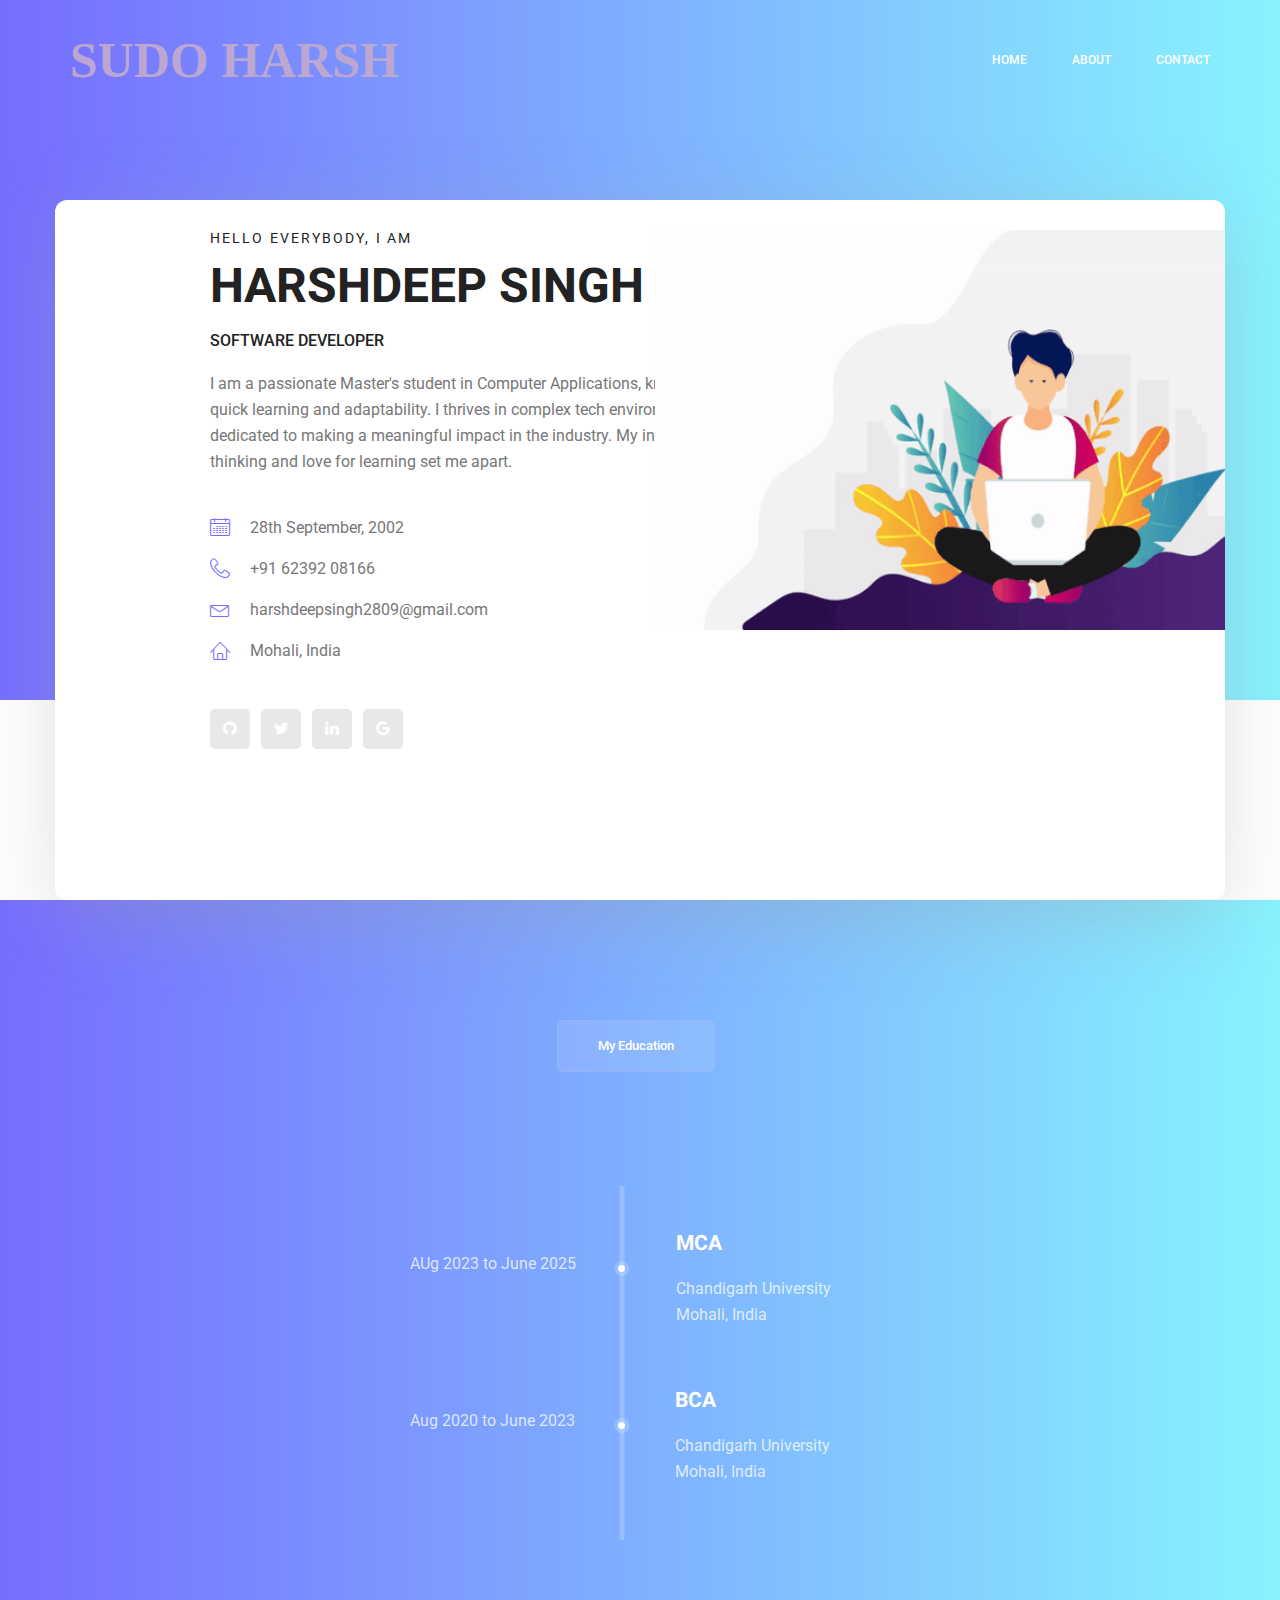
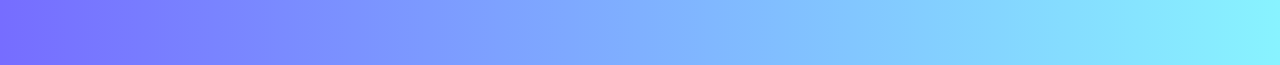
==== index.html @ e20d37ba "uploaded all the required files" ====
<!doctype html>
<html lang="en">

<head>
	<!-- Required meta tags -->
	<meta charset="utf-8">
	<meta name="viewport" content="width=device-width, initial-scale=1, shrink-to-fit=no">
	<link rel="icon" href="img/favicon.png" type="image/png">
	<title>Harsh's Portfolio</title>
	<!-- Bootstrap CSS -->
	<link rel="stylesheet" href="css/bootstrap.css">
	<link rel="stylesheet" href="vendors/linericon/style.css">
	<link rel="stylesheet" href="css/font-awesome.min.css">
	<link rel="stylesheet" href="vendors/owl-carousel/owl.carousel.min.css">
	<link rel="stylesheet" href="vendors/lightbox/simpleLightbox.css">
	<link rel="stylesheet" href="vendors/nice-select/css/nice-select.css">
	<link rel="stylesheet" href="vendors/animate-css/animate.css">
	<link rel="stylesheet" href="vendors/popup/magnific-popup.css">
	<link rel="stylesheet" href="vendors/flaticon/flaticon.css">
	<!-- main css -->
	<link rel="stylesheet" href="css/style.css">
	<link rel="stylesheet" href="css/responsive.css">
</head>

<body>

	<!--================Header Menu Area =================-->
	<header class="header_area">
		<div class="main_menu">
			<nav class="navbar navbar-expand-lg navbar-light ">

				<div class="container box_1620">
					<!-- Brand and toggle get grouped for better mobile display -->
					<a class="navbar-brand brand-name" href="#">SUDO HARSH</a>

					<button class="navbar-toggler" type="button" data-toggle="collapse"
						data-target="#navbarSupportedContent" aria-controls="navbarSupportedContent"
						aria-expanded="false" aria-label="Toggle navigation">
						<span class="icon-bar"></span>
						<span class="icon-bar"></span>
						<span class="icon-bar"></span>
					</button>
					<!-- Collect the nav links, forms, and other content for toggling -->
					<div class="collapse navbar-collapse offset" id="navbarSupportedContent">
						<ul class="nav navbar-nav menu_nav ml-auto">
							<li class="nav-item active"><a class="nav-link" href="index.html">Home</a></li>
							<li class="nav-item"><a class="nav-link" href="about-us.html">About</a></li>
							<li class="nav-item"><a class="nav-link" href="contact.html">Contact</a></li>

						</ul>
					</div>
				</div>
			</nav>
		</div>
	</header>
	<!--================Header Menu Area =================-->

	<!--================Home Banner Area =================-->
	<section class="home_banner_area">
		<div class="container box_1620">
			<div class="banner_inner d-flex align-items-center">
				<div class="banner_content">
					<div class="media">
						<div class="d-flex">
							<div class="col-lg-6 col-md-6 first-image">
								<img class="boyimage" src="img/20200630_162659.gif" alt="">
							</div>
						</div>
						<div class="media-body">
							<div class="personal_text">
								<h6>Hello Everybody, i am</h6>
								<h3>Harshdeep Singh</h3>
								<h4>Software Developer</h4>
								<p>I am a passionate Master's student in Computer Applications, known for my quick
									learning and
									adaptability. I thrives in complex tech environments and dedicated to making a
									meaningful impact in the
									industry. My innovative thinking and love for learning set me apart.</p>
								<ul class="list basic_info">
									<li><a href="#"><i class="lnr lnr-calendar-full"></i> 28th September, 2002</a></li>
									<li><a href="#"><i class="lnr lnr-phone-handset"></i> +91 62392 08166</a></li>
									<li><a href="#"><i class="lnr lnr-envelope"></i> harshdeepsingh2809@gmail.com</a>
									</li>
									<li><a href="#"><i class="lnr lnr-home"></i> Mohali, India</a></li>
								</ul>
								<ul class="list personal_social">
									<li><a href="https://github.com/Sudo-Harsh-learner
										"><i class="fa fa-github"></i></a></li>
									<li><a href="https://twitter.com/Harshdeep_0_0_"><i class="fa fa-twitter"></i></a>
									</li>
									<li><a href="https://www.linkedin.com/in/harshdeep-singh-wannabe-good-programmer/"><i
												class="fa fa-linkedin"></i></a></li>
									<li><a href="mailto:harshdeepsingh2809@gmail.com"><i class="fa fa-google"></i> </a>
									</li>
								</ul>
							</div>
						</div>
					</div>
				</div>
			</div>
		</div>
	</section>
	<!--================End Home Banner Area =================-->


	<!--================My Tabs Area =================-->
	<section class="mytabs_area p_120">
		<div class="container">
			<div class="tabs_inner">
				<ul class="nav nav-tabs" id="myTab" role="tablist">

					<li class="nav-item">
						<a class="nav-link" id="profile-tab" data-toggle="tab" href="#profile" role="tab"
							aria-controls="profile" aria-selected="false">My Education</a>
					</li>
				</ul>
				<div class="tab-content" id="myTabContent">
					<div class="tab-pane fade show active" id="home" role="tabpanel" aria-labelledby="home-tab">
						<ul class="list">
							<li>
								<span></span>
								<div class="media">
									<div class="d-flex">
										<p>AUg 2023 to June 2025</p>
									</div>
									<div class="media-body">
										<h4>MCA</h4>
										<p>Chandigarh University<br />Mohali, India</p>
									</div>
								</div>
							</li>
							<li>
								<span></span>
								<div class="media">
									<div class="d-flex">
										<p>Aug 2020 to June 2023 </p>
									</div>
									<div class="media-body">
										<h4>BCA</h4>
										<p>Chandigarh University <br />Mohali, India</p>
									</div>
								</div>
							</li>

						</ul>
					</div>
					<div class="tab-pane fade" id="profile" role="tabpanel" aria-labelledby="profile-tab">
						<ul class="list">
							<li>
								<span></span>
								<div class="media">
									<div class="d-flex">
										<p>March 2017 to present</p>
									</div>
									<div class="media-body">
										<h4>Colorlib</h4>
										<p>Senior Web Developer <br />Santa monica, Los angeles</p>
									</div>
								</div>
							</li>
							<li>
								<span></span>
								<div class="media">
									<div class="d-flex">
										<p>March 2017 to present</p>
									</div>
									<div class="media-body">
										<h4>Colorlib</h4>
										<p>Senior Web Developer <br />Santa monica, Los angeles</p>
									</div>
								</div>
							</li>
							<li>
								<span></span>
								<div class="media">
									<div class="d-flex">
										<p>March 2017 to present</p>
									</div>
									<div class="media-body">
										<h4>Colorlib</h4>
										<p>Senior Web Developer <br />Santa monica, Los angeles</p>
									</div>
								</div>
							</li>
						</ul>
					</div>
				</div>
			</div>
		</div>
	</section>
	<!--================End My Tabs Area =================-->







	<!-- Optional JavaScript -->
	<!-- jQuery first, then Popper.js, then Bootstrap JS -->
	<script src="js/jquery-3.3.1.min.js"></script>
	<script src="js/popper.js"></script>
	<script src="js/bootstrap.min.js"></script>
	<script src="js/stellar.js"></script>
	<script src="vendors/lightbox/simpleLightbox.min.js"></script>
	<script src="vendors/nice-select/js/jquery.nice-select.min.js"></script>
	<script src="vendors/isotope/imagesloaded.pkgd.min.js"></script>
	<script src="vendors/isotope/isotope.pkgd.min.js"></script>
	<script src="vendors/owl-carousel/owl.carousel.min.js"></script>
	<script src="vendors/popup/jquery.magnific-popup.min.js"></script>
	<script src="js/jquery.ajaxchimp.min.js"></script>
	<script src="vendors/counter-up/jquery.waypoints.min.js"></script>
	<script src="vendors/counter-up/jquery.counterup.min.js"></script>
	<script src="js/mail-script.js"></script>
	<script src="js/theme.js"></script>
</body>

</html>
---- vendors/linericon/style.css ----
@font-face {
	font-family: 'Linearicons-Free';
	src:url('fonts/Linearicons-Free.eot?w118d');
	src:url('fonts/Linearicons-Free.eot?#iefixw118d') format('embedded-opentype'),
		url('fonts/Linearicons-Free.woff2?w118d') format('woff2'),
		url('fonts/Linearicons-Free.woff?w118d') format('woff'),
		url('fonts/Linearicons-Free.ttf?w118d') format('truetype'),
		url('fonts/Linearicons-Free.svg?w118d#Linearicons-Free') format('svg');
	font-weight: normal;
	font-style: normal;
}

.lnr {
	font-family: 'Linearicons-Free';
	speak: none;
	font-style: normal;
	font-weight: normal;
	font-variant: normal;
	text-transform: none;
	line-height: 1;

	/* Better Font Rendering =========== */
	-webkit-font-smoothing: antialiased;
	-moz-osx-font-smoothing: grayscale;
}

.lnr-home:before {
	content: "\e800";
}
.lnr-apartment:before {
	content: "\e801";
}
.lnr-pencil:before {
	content: "\e802";
}
.lnr-magic-wand:before {
	content: "\e803";
}
.lnr-drop:before {
	content: "\e804";
}
.lnr-lighter:before {
	content: "\e805";
}
.lnr-poop:before {
	content: "\e806";
}
.lnr-sun:before {
	content: "\e807";
}
.lnr-moon:before {
	content: "\e808";
}
.lnr-cloud:before {
	content: "\e809";
}
.lnr-cloud-upload:before {
	content: "\e80a";
}
.lnr-cloud-download:before {
	content: "\e80b";
}
.lnr-cloud-sync:before {
	content: "\e80c";
}
.lnr-cloud-check:before {
	content: "\e80d";
}
.lnr-database:before {
	content: "\e80e";
}
.lnr-lock:before {
	content: "\e80f";
}
.lnr-cog:before {
	content: "\e810";
}
.lnr-trash:before {
	content: "\e811";
}
.lnr-dice:before {
	content: "\e812";
}
.lnr-heart:before {
	content: "\e813";
}
.lnr-star:before {
	content: "\e814";
}
.lnr-star-half:before {
	content: "\e815";
}
.lnr-star-empty:before {
	content: "\e816";
}
.lnr-flag:before {
	content: "\e817";
}
.lnr-envelope:before {
	content: "\e818";
}
.lnr-paperclip:before {
	content: "\e819";
}
.lnr-inbox:before {
	content: "\e81a";
}
.lnr-eye:before {
	content: "\e81b";
}
.lnr-printer:before {
	content: "\e81c";
}
.lnr-file-empty:before {
	content: "\e81d";
}
.lnr-file-add:before {
	content: "\e81e";
}
.lnr-enter:before {
	content: "\e81f";
}
.lnr-exit:before {
	content: "\e820";
}
.lnr-graduation-hat:before {
	content: "\e821";
}
.lnr-license:before {
	content: "\e822";
}
.lnr-music-note:before {
	content: "\e823";
}
.lnr-film-play:before {
	content: "\e824";
}
.lnr-camera-video:before {
	content: "\e825";
}
.lnr-camera:before {
	content: "\e826";
}
.lnr-picture:before {
	content: "\e827";
}
.lnr-book:before {
	content: "\e828";
}
.lnr-bookmark:before {
	content: "\e829";
}
.lnr-user:before {
	content: "\e82a";
}
.lnr-users:before {
	content: "\e82b";
}
.lnr-shirt:before {
	content: "\e82c";
}
.lnr-store:before {
	content: "\e82d";
}
.lnr-cart:before {
	content: "\e82e";
}
.lnr-tag:before {
	content: "\e82f";
}
.lnr-phone-handset:before {
	content: "\e830";
}
.lnr-phone:before {
	content: "\e831";
}
.lnr-pushpin:before {
	content: "\e832";
}
.lnr-map-marker:before {
	content: "\e833";
}
.lnr-map:before {
	content: "\e834";
}
.lnr-location:before {
	content: "\e835";
}
.lnr-calendar-full:before {
	content: "\e836";
}
.lnr-keyboard:before {
	content: "\e837";
}
.lnr-spell-check:before {
	content: "\e838";
}
.lnr-screen:before {
	content: "\e839";
}
.lnr-smartphone:before {
	content: "\e83a";
}
.lnr-tablet:before {
	content: "\e83b";
}
.lnr-laptop:before {
	content: "\e83c";
}
.lnr-laptop-phone:before {
	content: "\e83d";
}
.lnr-power-switch:before {
	content: "\e83e";
}
.lnr-bubble:before {
	content: "\e83f";
}
.lnr-heart-pulse:before {
	content: "\e840";
}
.lnr-construction:before {
	content: "\e841";
}
.lnr-pie-chart:before {
	content: "\e842";
}
.lnr-chart-bars:before {
	content: "\e843";
}
.lnr-gift:before {
	content: "\e844";
}
.lnr-diamond:before {
	content: "\e845";
}
.lnr-linearicons:before {
	content: "\e846";
}
.lnr-dinner:before {
	content: "\e847";
}
.lnr-coffee-cup:before {
	content: "\e848";
}
.lnr-leaf:before {
	content: "\e849";
}
.lnr-paw:before {
	content: "\e84a";
}
.lnr-rocket:before {
	content: "\e84b";
}
.lnr-briefcase:before {
	content: "\e84c";
}
.lnr-bus:before {
	content: "\e84d";
}
.lnr-car:before {
	content: "\e84e";
}
.lnr-train:before {
	content: "\e84f";
}
.lnr-bicycle:before {
	content: "\e850";
}
.lnr-wheelchair:before {
	content: "\e851";
}
.lnr-select:before {
	content: "\e852";
}
.lnr-earth:before {
	content: "\e853";
}
.lnr-smile:before {
	content: "\e854";
}
.lnr-sad:before {
	content: "\e855";
}
.lnr-neutral:before {
	content: "\e856";
}
.lnr-mustache:before {
	content: "\e857";
}
.lnr-alarm:before {
	content: "\e858";
}
.lnr-bullhorn:before {
	content: "\e859";
}
.lnr-volume-high:before {
	content: "\e85a";
}
.lnr-volume-medium:before {
	content: "\e85b";
}
.lnr-volume-low:before {
	content: "\e85c";
}
.lnr-volume:before {
	content: "\e85d";
}
.lnr-mic:before {
	content: "\e85e";
}
.lnr-hourglass:before {
	content: "\e85f";
}
.lnr-undo:before {
	content: "\e860";
}
.lnr-redo:before {
	content: "\e861";
}
.lnr-sync:before {
	content: "\e862";
}
.lnr-history:before {
	content: "\e863";
}
.lnr-clock:before {
	content: "\e864";
}
.lnr-download:before {
	content: "\e865";
}
.lnr-upload:before {
	content: "\e866";
}
.lnr-enter-down:before {
	content: "\e867";
}
.lnr-exit-up:before {
	content: "\e868";
}
.lnr-bug:before {
	content: "\e869";
}
.lnr-code:before {
	content: "\e86a";
}
.lnr-link:before {
	content: "\e86b";
}
.lnr-unlink:before {
	content: "\e86c";
}
.lnr-thumbs-up:before {
	content: "\e86d";
}
.lnr-thumbs-down:before {
	content: "\e86e";
}
.lnr-magnifier:before {
	content: "\e86f";
}
.lnr-cross:before {
	content: "\e870";
}
.lnr-menu:before {
	content: "\e871";
}
.lnr-list:before {
	content: "\e872";
}
.lnr-chevron-up:before {
	content: "\e873";
}
.lnr-chevron-down:before {
	content: "\e874";
}
.lnr-chevron-left:before {
	content: "\e875";
}
.lnr-chevron-right:before {
	content: "\e876";
}
.lnr-arrow-up:before {
	content: "\e877";
}
.lnr-arrow-down:before {
	content: "\e878";
}
.lnr-arrow-left:before {
	content: "\e879";
}
.lnr-arrow-right:before {
	content: "\e87a";
}
.lnr-move:before {
	content: "\e87b";
}
.lnr-warning:before {
	content: "\e87c";
}
.lnr-question-circle:before {
	content: "\e87d";
}
.lnr-menu-circle:before {
	content: "\e87e";
}
.lnr-checkmark-circle:before {
	content: "\e87f";
}
.lnr-cross-circle:before {
	content: "\e880";
}
.lnr-plus-circle:before {
	content: "\e881";
}
.lnr-circle-minus:before {
	content: "\e882";
}
.lnr-arrow-up-circle:before {
	content: "\e883";
}
.lnr-arrow-down-circle:before {
	content: "\e884";
}
.lnr-arrow-left-circle:before {
	content: "\e885";
}
.lnr-arrow-right-circle:before {
	content: "\e886";
}
.lnr-chevron-up-circle:before {
	content: "\e887";
}
.lnr-chevron-down-circle:before {
	content: "\e888";
}
.lnr-chevron-left-circle:before {
	content: "\e889";
}
.lnr-chevron-right-circle:before {
	content: "\e88a";
}
.lnr-crop:before {
	content: "\e88b";
}
.lnr-frame-expand:before {
	content: "\e88c";
}
.lnr-frame-contract:before {
	content: "\e88d";
}
.lnr-layers:before {
	content: "\e88e";
}
.lnr-funnel:before {
	content: "\e88f";
}
.lnr-text-format:before {
	content: "\e890";
}
.lnr-text-format-remove:before {
	content: "\e891";
}
.lnr-text-size:before {
	content: "\e892";
}
.lnr-bold:before {
	content: "\e893";
}
.lnr-italic:before {
	content: "\e894";
}
.lnr-underline:before {
	content: "\e895";
}
.lnr-strikethrough:before {
	content: "\e896";
}
.lnr-highlight:before {
	content: "\e897";
}
.lnr-text-align-left:before {
	content: "\e898";
}
.lnr-text-align-center:before {
	content: "\e899";
}
.lnr-text-align-right:before {
	content: "\e89a";
}
.lnr-text-align-justify:before {
	content: "\e89b";
}
.lnr-line-spacing:before {
	content: "\e89c";
}
.lnr-indent-increase:before {
	content: "\e89d";
}
.lnr-indent-decrease:before {
	content: "\e89e";
}
.lnr-pilcrow:before {
	content: "\e89f";
}
.lnr-direction-ltr:before {
	content: "\e8a0";
}
.lnr-direction-rtl:before {
	content: "\e8a1";
}
.lnr-page-break:before {
	content: "\e8a2";
}
.lnr-sort-alpha-asc:before {
	content: "\e8a3";
}
.lnr-sort-amount-asc:before {
	content: "\e8a4";
}
.lnr-hand:before {
	content: "\e8a5";
}
.lnr-pointer-up:before {
	content: "\e8a6";
}
.lnr-pointer-right:before {
	content: "\e8a7";
}
.lnr-pointer-down:before {
	content: "\e8a8";
}
.lnr-pointer-left:before {
	content: "\e8a9";
}
---- vendors/lightbox/simpleLightbox.css ----
.slbOverlay, .slbWrapOuter, .slbWrap {
  position: fixed;
  top: 0;
  right: 0;
  bottom: 0;
  left: 0;
}

.slbOverlay {
  overflow: hidden;
  z-index: 2000;
  background-color: #000;
  opacity: 0.7;
  filter: alpha(opacity=70);
  -webkit-animation: slbOverlay 0.5s;
  -moz-animation: slbOverlay 0.5s;
  animation: slbOverlay 0.5s;
}

.slbWrapOuter {
  overflow-x: hidden;
  overflow-y: auto;
  z-index: 2010;
}

.slbWrap {
  position: absolute;
  text-align: center;
}

.slbWrap:before {
  content: "";
  display: inline-block;
  height: 100%;
  vertical-align: middle;
}

.slbContentOuter {
  display: inline-block;
  vertical-align: middle;
  margin: 0px auto;
  padding: 0 1em;
  box-sizing: border-box;
  z-index: 2020;
  text-align: left;
  max-width: 100%;
}

.slbContentEl .slbContentOuter {
  padding: 5em 1em;
}

.slbContent {
  position: relative;
}

.slbContentEl .slbContent {
  -webkit-animation: slbEnter 0.3s;
  -moz-animation: slbEnter 0.3s;
  animation: slbEnter 0.3s;
  background-color: #fff;
  box-shadow: 0 0.2em 1em rgba(0, 0, 0, 0.4);
}

.slbImageWrap {
  -webkit-animation: slbEnter 0.3s;
  -moz-animation: slbEnter 0.3s;
  animation: slbEnter 0.3s;
  position: relative;
}

.slbImageWrap:after {
  content: "";
  position: absolute;
  left: 0;
  right: 0;
  top: 5em;
  bottom: 5em;
  display: block;
  z-index: -1;
  box-shadow: 0 0.2em 1em rgba(0, 0, 0, 0.6);
  background-color: #FFF;
}

.slbImage {
  width: auto;
  max-width: 100%;
  height: auto;
  display: block;
  line-height: 0;
  box-sizing: border-box;
  padding: 5em 0;
  margin: 0 auto;
}

.slbCaption {
  display: inline-block;
  max-width: 100%;
  overflow: hidden;
  text-overflow: ellipsis;
  white-space: nowrap;
  word-wrap: normal;
  font-size: 1.4em;
  position: absolute;
  left: 0;
  right: 0;
  bottom: 0;
  padding: 0.71429em 0;
  color: #fff;
  color: rgba(255, 255, 255, 0.7);
  text-align: center;
}

.slbCloseBtn, .slbArrow {
  margin: 0;
  padding: 0;
  border: 0;
  cursor: pointer;
  background: none;
}

.slbCloseBtn::-moz-focus-inner, .slbArrow::-moz-focus-inner {
  padding: 0;
  border: 0;
}

.slbCloseBtn:hover, .slbArrow:hover {
  opacity: 0.5;
}

.slbCloseBtn:active, .slbArrow:active {
  opacity: 0.8;
}

.slbCloseBtn {
  -webkit-animation: slbEnter 0.3s;
  -moz-animation: slbEnter 0.3s;
  animation: slbEnter 0.3s;
  font-size: 3em;
  width: 1.66667em;
  height: 1.66667em;
  line-height: 1.66667em;
  position: absolute;
  right: -0.33333em;
  top: 0;
  color: #fff;
  color: rgba(255, 255, 255, 0.7);
  text-align: center;
    outline: none;
    box-shadow: none;
}

.slbLoading .slbCloseBtn {
  display: none;
}

.slbLoadingText {
  font-size: 1.4em;
  color: #fff;
  color: rgba(255, 255, 255, 0.9);
}

.slbArrows {
  position: fixed;
  top: 50%;
  left: 0;
  right: 0;
}

.slbLoading .slbArrows {
  display: none;
}

.slbArrow {
  position: absolute;
  top: 50%;
  margin-top: -5em;
  width: 5em;
  height: 10em;
  opacity: 0.7;
  text-indent: -999em;
  overflow: hidden;
    outline: none;
    box-shadow: none;
}

.slbArrow:before {
  content: "";
  position: absolute;
  top: 50%;
  left: 50%;
  margin: -0.8em 0 0 -0.8em;
  border: 0.8em solid transparent;
}

.slbArrow.next {
  right: 0;
}

.slbArrow.next:before {
  border-left-color: #fff;
}

.slbArrow.prev {
  left: 0;
}

.slbArrow.prev:before {
  border-right-color: #fff;
}

.slbIframeCont {
  width: 80em;
  height: 0;
  overflow: hidden;
  padding-top: 56.25%;
  margin: 5em 0;
}

.slbIframe {
  position: absolute;
  top: 0;
  left: 0;
  width: 100%;
  height: 100%;
  box-shadow: 0 0.2em 1em rgba(0, 0, 0, 0.6);
  background: #000;
}

@-webkit-keyframes slbOverlay {
  from {
    opacity: 0;
  }
  to {
    opacity: 0.7;
  }
}

@-moz-keyframes slbOverlay {
  from {
    opacity: 0;
  }
  to {
    opacity: 0.7;
  }
}

@keyframes slbOverlay {
  from {
    opacity: 0;
  }
  to {
    opacity: 0.7;
  }
}

@-webkit-keyframes slbEnter {
  from {
    opacity: 0;
    -webkit-transform: translate3d(0, -1em, 0);
  }
  to {
    opacity: 1;
    -webkit-transform: translate3d(0, 0, 0);
  }
}

@-moz-keyframes slbEnter {
  from {
    opacity: 0;
    -moz-transform: translate3d(0, -1em, 0);
  }
  to {
    opacity: 1;
    -moz-transform: translate3d(0, 0, 0);
  }
}

@keyframes slbEnter {
  from {
    opacity: 0;
    -webkit-transform: translate3d(0, -1em, 0);
    -moz-transform: translate3d(0, -1em, 0);
    -ms-transform: translate3d(0, -1em, 0);
    -o-transform: translate3d(0, -1em, 0);
    transform: translate3d(0, -1em, 0);
  }
  to {
    opacity: 1;
    -webkit-transform: translate3d(0, 0, 0);
    -moz-transform: translate3d(0, 0, 0);
    -ms-transform: translate3d(0, 0, 0);
    -o-transform: translate3d(0, 0, 0);
    transform: translate3d(0, 0, 0);
  }
}
---- vendors/nice-select/css/nice-select.css ----
.nice-select {
  -webkit-tap-highlight-color: transparent;
  background-color: #fff;
  border-radius: 5px;
  border: solid 1px #e8e8e8;
  box-sizing: border-box;
  clear: both;
  cursor: pointer;
  display: block;
  float: left;
  font-family: inherit;
  font-size: 14px;
  font-weight: normal;
  height: 42px;
  line-height: 40px;
  outline: none;
  padding-left: 18px;
  padding-right: 30px;
  position: relative;
  text-align: left !important;
  -webkit-transition: all 0.2s ease-in-out;
  transition: all 0.2s ease-in-out;
  -webkit-user-select: none;
     -moz-user-select: none;
      -ms-user-select: none;
          user-select: none;
  white-space: nowrap;
  width: auto; }
  .nice-select:hover {
    border-color: #dbdbdb; }
  .nice-select:active, .nice-select.open, .nice-select:focus {
    border-color: #999; }
  .nice-select:after {
    border-bottom: 2px solid #999;
    border-right: 2px solid #999;
    content: '';
    display: block;
    height: 5px;
    margin-top: -4px;
    pointer-events: none;
    position: absolute;
    right: 12px;
    top: 50%;
    -webkit-transform-origin: 66% 66%;
        -ms-transform-origin: 66% 66%;
            transform-origin: 66% 66%;
    -webkit-transform: rotate(45deg);
        -ms-transform: rotate(45deg);
            transform: rotate(45deg);
    -webkit-transition: all 0.15s ease-in-out;
    transition: all 0.15s ease-in-out;
    width: 5px; }
  .nice-select.open:after {
    -webkit-transform: rotate(-135deg);
        -ms-transform: rotate(-135deg);
            transform: rotate(-135deg); }
  .nice-select.open .list {
    opacity: 1;
    pointer-events: auto;
    -webkit-transform: scale(1) translateY(0);
        -ms-transform: scale(1) translateY(0);
            transform: scale(1) translateY(0); }
  .nice-select.disabled {
    border-color: #ededed;
    color: #999;
    pointer-events: none; }
    .nice-select.disabled:after {
      border-color: #cccccc; }
  .nice-select.wide {
    width: 100%; }
    .nice-select.wide .list {
      left: 0 !important;
      right: 0 !important; }
  .nice-select.right {
    float: right; }
    .nice-select.right .list {
      left: auto;
      right: 0; }
  .nice-select.small {
    font-size: 12px;
    height: 36px;
    line-height: 34px; }
    .nice-select.small:after {
      height: 4px;
      width: 4px; }
    .nice-select.small .option {
      line-height: 34px;
      min-height: 34px; }
  .nice-select .list {
    background-color: #fff;
    border-radius: 5px;
    box-shadow: 0 0 0 1px rgba(68, 68, 68, 0.11);
    box-sizing: border-box;
    margin-top: 4px;
    opacity: 0;
    overflow: hidden;
    padding: 0;
    pointer-events: none;
    position: absolute;
    top: 100%;
    left: 0;
    -webkit-transform-origin: 50% 0;
        -ms-transform-origin: 50% 0;
            transform-origin: 50% 0;
    -webkit-transform: scale(0.75) translateY(-21px);
        -ms-transform: scale(0.75) translateY(-21px);
            transform: scale(0.75) translateY(-21px);
    -webkit-transition: all 0.2s cubic-bezier(0.5, 0, 0, 1.25), opacity 0.15s ease-out;
    transition: all 0.2s cubic-bezier(0.5, 0, 0, 1.25), opacity 0.15s ease-out;
    z-index: 9; }
    .nice-select .list:hover .option:not(:hover) {
      background-color: transparent !important; }
  .nice-select .option {
    cursor: pointer;
    font-weight: 400;
    line-height: 40px;
    list-style: none;
    min-height: 40px;
    outline: none;
    padding-left: 18px;
    padding-right: 29px;
    text-align: left;
    -webkit-transition: all 0.2s;
    transition: all 0.2s; }
    .nice-select .option:hover, .nice-select .option.focus, .nice-select .option.selected.focus {
      background-color: #f6f6f6; }
    .nice-select .option.selected {
      font-weight: bold; }
    .nice-select .option.disabled {
      background-color: transparent;
      color: #999;
      cursor: default; }

.no-csspointerevents .nice-select .list {
  display: none; }

.no-csspointerevents .nice-select.open .list {
  display: block; }
---- vendors/flaticon/flaticon.css ----
/*
  	Flaticon icon font: Flaticon
  	Creation date: 26/06/2018 17:19
  	*/

@font-face {
  font-family: "Flaticon";
  src: url("./Flaticon.eot");
  src: url("./Flaticon.eot?#iefix") format("embedded-opentype"),
       url("./Flaticon.woff") format("woff"),
       url("./Flaticon.ttf") format("truetype"),
       url("./Flaticon.svg#Flaticon") format("svg");
  font-weight: normal;
  font-style: normal;
}

@media screen and (-webkit-min-device-pixel-ratio:0) {
  @font-face {
    font-family: "Flaticon";
    src: url("./Flaticon.svg#Flaticon") format("svg");
  }
}

[class^="flaticon-"]:before, [class*=" flaticon-"]:before,
[class^="flaticon-"]:after, [class*=" flaticon-"]:after {   
  font-family: Flaticon;
        font-size: 20px;
font-style: normal;
margin-left: 20px;
}

.flaticon-skyline:before { content: "\f100"; }
.flaticon-sketch:before { content: "\f101"; }
.flaticon-city:before { content: "\f102"; }
---- css/style.css ----
/*=================== fonts ====================*/
@import url("https://fonts.googleapis.com/css?family=Heebo:300,400,700,900|Roboto:300,400,500,700");

/*---------------------------------------------------- */
/*----------------------------------------------------*/
.list {
  list-style: none;
  margin: 0px;
  padding: 0px;
}

a {
  text-decoration: none;
  transition: all 0.3s ease-in-out;
}

a:hover,
a:focus {
  text-decoration: none;
  outline: none;
}

.row.m0 {
  margin: 0px;
}

body {
  line-height: 26px;
  font-size: 16px;
  font-family: "Roboto", "sans-serif", "Lovely";
  font-weight: normal;
  color: #777777;
}

h1,
h2,
h3,
h4,
h5,
h6 {
  font-family: "Heebo", sans-serif;
  font-weight: bold;
}

button:focus {
  outline: none;
  box-shadow: none;
}

.p0 {
  padding-left: 0px;
  padding-right: 0px;
}

@media only screen and (max-width : 1183px) {
  .first-image {
    right: 160px;
  }

}

.first-image {
  position: absolute;
  right: 0;
}

.boyimage {
  height: 400px;
  width: 570px;
  /* padding-right: 200px; */
}

.p_120 {
  padding-top: 120px;
  padding-bottom: 120px;
}

.p_100 {
  padding-top: 100px;
  padding-bottom: 100px;
}

.pad_top {
  padding-top: 120px;
}

.pad_bt {
  padding-bottom: 120px;
}

.mt-25 {
  margin-top: 25px;
}

@media (min-width: 1200px) {
  .container {
    max-width: 1170px;
  }
}

@media (min-width: 1620px) {
  .box_1620 {
    max-width: 1620px;
    margin: auto;
    width: 100%;
    padding-left: 0px;
    padding-right: 0px;
  }
}

/* Main Title Area css
============================================================================================ */
.main_title {
  text-align: center;
  max-width: 670px;
  margin: 0px auto 75px;
}

.main_title h2 {
  font-family: "Heebo", sans-serif;
  font-size: 36px;
  color: #222222;
  margin-bottom: 15px;
  text-transform: uppercase;
}

.main_title p {
  font-size: 16px;
  font-family: "Roboto", sans-serif;
  font-weight: normal;
  line-height: 26px;
  color: #777777;
  margin-bottom: 0px;
}

/* End Main Title Area css
============================================================================================ */
/*---------------------------------------------------- */
/*----------------------------------------------------*/

@font-face {
  font-family: "Lovely";
  src: local('Lovely '),
    url("meetme-gh-pages/fonts/Monoton-Regular.ttf") format('truetype');

}

.brand-name,
.navbar-light .navbar-brand {

  font-family: "Lovely";
  font-size: 50px;
  font-weight: bolder;
  color: #bba7d0;
}

.header_area {
  position: absolute;
  width: 100%;
  top: 0;
  left: 0;
  z-index: 99;
  /* transition: background 0.4s, all 0.3s linear; */
}

.header_area .navbar {
  background: transparent;
  padding: 0px;
  border: 0px;
  border-radius: 0px;
}

.header_area .navbar .nav .nav-item {
  margin-right: 45px;
}

.header_area .navbar .nav .nav-item .nav-link {
  font: 500 12px/120px "Roboto", sans-serif;
  text-transform: uppercase;
  color: #fff;
  padding: 0px;
  display: inline-block;
}

.header_area .navbar .nav .nav-item .nav-link:after {
  display: none;
}

.header_area .navbar .nav .nav-item:hover .nav-link,
.header_area .navbar .nav .nav-item.active .nav-link {
  color: #fff;
}

.header_area .navbar .nav .nav-item.submenu {
  position: relative;
}

.header_area .navbar .nav .nav-item.submenu ul {
  border: none;
  padding: 0px;
  border-radius: 0px;
  box-shadow: none;
  margin: 0px;
  background: #fff;
  box-shadow: 0px 3px 16px 0px rgba(0, 0, 0, 0.1);
}

@media (min-width: 992px) {
  .header_area .navbar .nav .nav-item.submenu ul {
    position: absolute;
    top: 120%;
    left: 0px;
    min-width: 200px;
    text-align: right;
    opacity: 0;
    transition: all 300ms ease-in;
    visibility: hidden;
    display: block;
    border: none;
    padding: 0px;
    border-radius: 0px;
  }
}

.header_area .navbar .nav .nav-item.submenu ul:before {
  content: "";
  width: 0;
  height: 0;
  border-style: solid;
  border-width: 10px 10px 0 10px;
  border-color: #eeeeee transparent transparent transparent;
  position: absolute;
  right: 24px;
  top: 45px;
  z-index: 3;
  opacity: 0;
  transition: all 400ms linear;
}

.header_area .navbar .nav .nav-item.submenu ul .nav-item {
  display: block;
  float: none;
  margin-right: 0px;
  border-bottom: 1px solid #ededed;
  margin-left: 0px;
  transition: all 0.4s linear;
}

.header_area .navbar .nav .nav-item.submenu ul .nav-item .nav-link {
  line-height: 45px;
  color: #222222;
  padding: 0px 30px;
  transition: all 150ms linear;
  display: block;
  margin-right: 0px;
}

.header_area .navbar .nav .nav-item.submenu ul .nav-item:last-child {
  border-bottom: none;
}

.header_area .navbar .nav .nav-item.submenu ul .nav-item:hover .nav-link {
  background: #766dff;
  color: #fff;
}

@media (min-width: 992px) {
  .header_area .navbar .nav .nav-item.submenu:hover ul {
    visibility: visible;
    opacity: 1;
    top: 100%;
  }
}

.header_area .navbar .nav .nav-item.submenu:hover ul .nav-item {
  margin-top: 0px;
}

.header_area .navbar .nav .nav-item:last-child {
  margin-right: 0px;
}

.header_area .navbar .search {
  font-size: 12px;
  line-height: 60px;
  display: inline-block;
  color: #222222;
  margin-left: 80px;
}

.header_area .navbar .search i {
  font-weight: 600;
}

.header_area.navbar_fixed .main_menu {
  position: fixed;
  width: 100%;
  top: -70px;
  left: 0;
  right: 0;
  background: #000;
  transform: translateY(70px);
  transition: transform 500ms ease, background 500ms ease;
  -webkit-transition: transform 500ms ease, background 500ms ease;
  box-shadow: 0px 3px 16px 0px rgba(0, 0, 0, 0.1);
}

.header_area.navbar_fixed .main_menu .navbar .nav .nav-item .nav-link {
  line-height: 70px;
}

.top_menu {
  background: #f9f9ff;
}

.top_menu .header_social li {
  display: inline-block;
  margin-right: 15px;
}

.top_menu .header_social li a {
  font-size: 14px;
  color: #777777;
  display: inline-block;
  line-height: 42px;
  transition: all 300ms linear 0s;
}

.top_menu .header_social li:last-child {
  margin-right: 0px;
}

.top_menu .header_social li:hover a {
  color: #766dff;
}

.top_menu .dn_btn {
  line-height: 42px;
  display: inline-block;
  font-size: 12px;
  margin-right: 30px;
  font-family: "Roboto", sans-serif;
  font-weight: normal;
  color: #777777;
  transition: all 300ms linear 0s;
}

.top_menu .dn_btn:hover {
  color: #766dff;
}

.top_menu .dn_btn:last-child {
  margin-right: 0px;
}

.top_menu .lan_pack {
  height: 30px;
  border: 1px solid #eeeeee;
  border-radius: 3px;
  line-height: 28px;
  font-size: 12px;
  font-family: "Roboto", sans-serif;
  font-weight: 500;
  padding-left: 19px;
  padding-right: 36px;
  color: #777777;
  background: #f9f9ff;
  margin-right: 5px;
  margin-top: 8px;
}

.top_menu .lan_pack .current {
  color: #777777;
}

.top_menu .lan_pack:after {
  content: "\f0d7";
  border: none !important;
  font: normal normal normal 12px/1 FontAwesome;
  transform: rotate(0deg);
  height: auto;
  margin-top: -6px;
  right: 20px;
}



/*---------------------------------------------------- */
/*----------------------------------------------------*/
/* Home Banner Area css
============================================================================================ */
.home_banner_area {
  position: relative;
  z-index: 1;
  background-image: -moz-linear-gradient(0deg, #766dff 0%, #88f3ff 100%);
  background-image: -webkit-linear-gradient(0deg, #766dff 0%, #88f3ff 100%);
  background-image: -ms-linear-gradient(0deg, #766dff 0%, #88f3ff 100%);
  margin-bottom: 200px;
}

.home_banner_area .box_1620 {
  min-height: 700px;
  border-radius: 12px;
  position: relative;
  bottom: -200px;
  background: #fff;
  padding: 30px;
  box-shadow: 0px 20px 80px 0px rgba(153, 153, 153, 0.3);
}

.home_banner_area .banner_inner {
  position: relative;
  width: 100%;
  min-height: 500px;
  display: flex;
}

.home_banner_area .banner_inner .banner_content {
  color: #222222;
  vertical-align: middle;
  align-self: center;
  text-align: left;
}

.home_banner_area .banner_inner .banner_content .media .d-flex {
  padding-right: 125px;
}

.home_banner_area .banner_inner .banner_content .media .media-body {
  vertical-align: middle;
  align-self: center;
}



.banner_box {
  max-width: 1620px;
  margin: auto;
}

.banner_area {
  position: relative;
  z-index: 1;
  min-height: 350px;
  background-image: -moz-linear-gradient(0deg, #766dff 0%, #88f3ff 100%);
  background-image: -webkit-linear-gradient(0deg, #766dff 0%, #88f3ff 100%);
  background-image: -ms-linear-gradient(0deg, #766dff 0%, #88f3ff 100%);
  margin-bottom: 120px;
}

.banner_area .box_1620 {
  background: #fff;
  min-height: 360px;
  border-radius: 12px;
  position: relative;
  bottom: -120px;
  box-shadow: 0px 20px 80px 0px rgba(153, 153, 153, 0.3);
}

.banner_area .banner_inner {
  position: relative;
  overflow: hidden;
  width: 100%;
  min-height: 360px;
  z-index: 1;
}

.banner_area .banner_inner .banner_content h2 {
  color: #222222;
  font-size: 48px;
  font-family: "Heebo", sans-serif;
  margin-bottom: 0px;
  font-weight: bold;
}

.banner_area .banner_inner .banner_content .page_link a {
  font-size: 14px;
  color: #222222;
  font-family: "Roboto", sans-serif;
  margin-right: 32px;
  position: relative;
}

.banner_area .banner_inner .banner_content .page_link a:before {
  content: "\e87a";
  font-family: 'Linearicons-Free';
  position: absolute;
  right: -25px;
  top: 50%;
  transform: translateY(-50%);
}

.banner_area .banner_inner .banner_content .page_link a:last-child {
  margin-right: 0px;
}

.banner_area .banner_inner .banner_content .page_link a:last-child:before {
  display: none;
}

.banner_area .banner_inner .banner_content .page_link a:hover {
  color: #766dff;
}

/* End Home Banner Area css
============================================================================================ */
/*---------------------------------------------------- */
/*----------------------------------------------------*/

/* Reservation Form Area css
============================================================================================ */
.reservation_form_area .res_form_inner {
  max-width: 555px;
  margin: auto;
  box-shadow: 0px 10px 30px 0px rgba(153, 153, 153, 0.1);
  padding: 75px 50px;
  position: relative;
}

.reservation_form_area .res_form_inner:before {
  content: "";
  background: url(../img/contact-shap-1.png);
  position: absolute;
  left: -125px;
  height: 421px;
  width: 98px;
  top: 50%;
  transform: translateY(-50%);
}

.reservation_form_area .res_form_inner:after {
  content: "";
  background: url(../img/contact-shap-2.png);
  position: absolute;
  right: -125px;
  height: 421px;
  width: 98px;
  top: 50%;
  transform: translateY(-50%);
}

.reservation_form .form-group input {
  height: 40px;
  border-radius: 0px;
  border: 1px solid #eeeeee;
  outline: none;
  box-shadow: none;
  padding: 0px 15px;
  font-size: 13px;
  font-family: "Roboto", sans-serif;
  font-weight: 300;
  color: #999999;
}

.reservation_form .form-group input.placeholder {
  font-size: 13px;
  font-family: "Roboto", sans-serif;
  font-weight: 300;
  color: #999999;
}

.reservation_form .form-group input:-moz-placeholder {
  font-size: 13px;
  font-family: "Roboto", sans-serif;
  font-weight: 300;
  color: #999999;
}

.reservation_form .form-group input::-moz-placeholder {
  font-size: 13px;
  font-family: "Roboto", sans-serif;
  font-weight: 300;
  color: #999999;
}

.reservation_form .form-group input::-webkit-input-placeholder {
  font-size: 13px;
  font-family: "Roboto", sans-serif;
  font-weight: 300;
  color: #999999;
}

.reservation_form .form-group .res_select {
  height: 40px;
  border: 1px solid #eeeeee;
  border-radius: 0px;
  width: 100%;
  padding: 0px 15px;
  line-height: 36px;
}

.reservation_form .form-group .res_select .current {
  font-size: 13px;
  font-family: "Roboto", sans-serif;
  font-weight: 300;
  color: #999999;
}

.reservation_form .form-group .res_select:after {
  content: "\e874";
  font-family: 'Linearicons-Free';
  color: #cccccc;
  transform: rotate(0deg);
  border: none;
  margin-top: -17px;
  font-size: 13px;
  right: 22px;
}

.reservation_form .form-group:last-child {
  text-align: center;
}

/* End Reservation Form Area css
============================================================================================ */
/*============== contact_area css ================*/
.mapBox {
  height: 420px;
  margin-bottom: 80px;
}

.contact_info .info_item {
  position: relative;
  padding-left: 45px;
}

.contact_info .info_item i {
  position: absolute;
  left: 0;
  top: 0;
  font-size: 20px;
  line-height: 24px;
  color: #766dff;
  font-weight: 600;
}

.contact_info .info_item h6 {
  font-size: 16px;
  line-height: 24px;
  color: "Roboto", sans-serif;
  font-weight: bold;
  margin-bottom: 0px;
  color: #222222;
}

.contact_info .info_item h6 a {
  color: #222222;
}

.contact_info .info_item p {
  font-size: 14px;
  line-height: 24px;
  padding: 2px 0px;
}

.contact_form .form-group {
  margin-bottom: 10px;
}

.contact_form .form-group .form-control {
  font-size: 13px;
  line-height: 26px;
  color: #999;
  border: 1px solid #eeeeee;
  font-family: "Roboto", sans-serif;
  border-radius: 0px;
  padding-left: 20px;
}

.contact_form .form-group .form-control:focus {
  box-shadow: none;
  outline: none;
}

.contact_form .form-group .form-control.placeholder {
  color: #999;
}

.contact_form .form-group .form-control:-moz-placeholder {
  color: #999;
}

.contact_form .form-group .form-control::-moz-placeholder {
  color: #999;
}

.contact_form .form-group .form-control::-webkit-input-placeholder {
  color: #999;
}

.contact_form .form-group textarea {
  resize: none;
}

.contact_form .form-group textarea.form-control {
  height: 140px;
}

.contact_form .submit_btn {
  margin-top: 20px;
  cursor: pointer;
}

/* Contact Success and error Area css
============================================================================================ */
.modal-message .modal-dialog {
  position: absolute;
  top: 36%;
  left: 50%;
  transform: translateX(-50%) translateY(-50%) !important;
  margin: 0px;
  max-width: 500px;
  width: 100%;
}

.modal-message .modal-dialog .modal-content .modal-header {
  text-align: center;
  display: block;
  border-bottom: none;
  padding-top: 50px;
  padding-bottom: 50px;
}

.modal-message .modal-dialog .modal-content .modal-header .close {
  position: absolute;
  right: -15px;
  top: -15px;
  padding: 0px;
  color: #fff;
  opacity: 1;
  cursor: pointer;
}

.modal-message .modal-dialog .modal-content .modal-header h2 {
  display: block;
  text-align: center;
  color: #766dff;
  padding-bottom: 10px;
  font-family: "Roboto", sans-serif;
}

.modal-message .modal-dialog .modal-content .modal-header p {
  display: block;
}

/* End Contact Success and error Area css
============================================================================================ */
/*---------------------------------------------------- */
/*----------------------------------------------------*/
/*============== Elements Area css ================*/
.mb-20 {
  margin-bottom: 20px;
}

.mb-30 {
  margin-bottom: 30px;
}

.sample-text-area {
  padding: 100px 0px;
}

.sample-text-area .title_color {
  margin-bottom: 30px;
}

.sample-text-area p {
  line-height: 26px;
}

.sample-text-area p b {
  font-weight: bold;
  color: #766dff;
}

.sample-text-area p i {
  color: #766dff;
  font-style: italic;
}

.sample-text-area p sup {
  color: #766dff;
  font-style: italic;
}

.sample-text-area p sub {
  color: #766dff;
  font-style: italic;
}

.sample-text-area p del {
  color: #766dff;
}

.sample-text-area p u {
  color: #766dff;
}

/*============== End Elements Area css ================*/
/*==============Elements Button Area css ================*/
.elements_button .title_color {
  margin-bottom: 30px;
  color: #222222;
}

.title_color {
  color: #222222;
}

.button-group-area {
  margin-top: 15px;
}

.button-group-area:nth-child(odd) {
  margin-top: 40px;
}

.button-group-area:first-child {
  margin-top: 0px;
}

.button-group-area .theme_btn {
  margin-right: 10px;
}

.button-group-area .white_btn {
  margin-right: 10px;
}

.button-group-area .link {
  text-decoration: underline;
  color: #222222;
  background: transparent;
}

.button-group-area .link:hover {
  color: #fff;
}

.button-group-area .disable {
  background: transparent;
  color: #007bff;
  cursor: not-allowed;
}

.button-group-area .disable:before {
  display: none;
}

.primary {
  background: #52c5fd;
}

.primary:before {
  background: #2faae6;
}

.success {
  background: #4cd3e3;
}

.success:before {
  background: #2ebccd;
}

.info {
  background: #38a4ff;
}

.info:before {
  background: #298cdf;
}

.warning {
  background: #f4e700;
}

.warning:before {
  background: #e1d608;
}

.danger {
  background: #f54940;
}

.danger:before {
  background: #e13b33;
}

.primary-border {
  background: transparent;
  border: 1px solid #52c5fd;
  color: #52c5fd;
}

.primary-border:before {
  background: #52c5fd;
}

.success-border {
  background: transparent;
  border: 1px solid #4cd3e3;
  color: #4cd3e3;
}

.success-border:before {
  background: #4cd3e3;
}

.info-border {
  background: transparent;
  border: 1px solid #38a4ff;
  color: #38a4ff;
}

.info-border:before {
  background: #38a4ff;
}

.warning-border {
  background: #fff;
  border: 1px solid #f4e700;
  color: #f4e700;
}

.warning-border:before {
  background: #f4e700;
}

.danger-border {
  background: transparent;
  border: 1px solid #f54940;
  color: #f54940;
}

.danger-border:before {
  background: #f54940;
}

.link-border {
  background: transparent;
  border: 1px solid #766dff;
  color: #766dff;
}

.link-border:before {
  background: #766dff;
}

.radius {
  border-radius: 3px;
}

.circle {
  border-radius: 20px;
}

.arrow span {
  padding-left: 5px;
}

.e-large {
  line-height: 50px;
  padding-top: 0px;
  padding-bottom: 0px;
}

.large {
  line-height: 45px;
  padding-top: 0px;
  padding-bottom: 0px;
}

.medium {
  line-height: 30px;
  padding-top: 0px;
  padding-bottom: 0px;
}

.small {
  line-height: 25px;
  padding-top: 0px;
  padding-bottom: 0px;
}

.general {
  line-height: 38px;
  padding-top: 0px;
  padding-bottom: 0px;
}

/*==============End Elements Button Area css ================*/
/* =================================== */
/*  Elements Page Styles
/* =================================== */

.sample-text-area {
  padding: 100px 0 70px 0;
}

.sample-text {
  margin-bottom: 0;
}

.text-heading {
  margin-bottom: 30px;
  font-size: 24px;
}

.typo-list {
  margin-bottom: 10px;
}

@media (max-width: 767px) {
  .typo-sec {
    margin-bottom: 30px;
  }
}

@media (max-width: 767px) {
  .element-wrap {
    margin-top: 30px;
  }
}

b,
sup,
sub,
u,
del {
  color: #f8b600;
}

h1 {
  font-size: 36px;
}

h2 {
  font-size: 30px;
}

h3 {
  font-size: 24px;
}

h4 {
  font-size: 18px;
}

h5 {
  font-size: 16px;
}

h6 {
  font-size: 14px;
}

.typography h1,
.typography h2,
.typography h3,
.typography h4,
.typography h5,
.typography h6 {
  color: #777777;
}

.button-area .border-top-generic {
  padding: 70px 15px;
  border-top: 1px dotted #eee;
}

.button-group-area .genric-btn {
  margin-right: 10px;
  margin-top: 10px;
}

.button-group-area .genric-btn:last-child {
  margin-right: 0;
}

.circle {
  border-radius: 20px;
}

.genric-btn {
  display: inline-block;
  outline: none;
  line-height: 40px;
  padding: 0 30px;
  font-size: .8em;
  text-align: center;
  text-decoration: none;
  font-weight: 500;
  cursor: pointer;
  -webkit-transition: all 0.3s ease 0s;
  -moz-transition: all 0.3s ease 0s;
  -o-transition: all 0.3s ease 0s;
  transition: all 0.3s ease 0s;
}

.genric-btn:focus {
  outline: none;
}

.genric-btn.e-large {
  padding: 0 40px;
  line-height: 50px;
}

.genric-btn.large {
  line-height: 45px;
}

.genric-btn.medium {
  line-height: 30px;
}

.genric-btn.small {
  line-height: 25px;
}

.genric-btn.radius {
  border-radius: 3px;
}

.genric-btn.circle {
  border-radius: 20px;
}

.genric-btn.arrow {
  display: -webkit-inline-box;
  display: -ms-inline-flexbox;
  display: inline-flex;
  -webkit-box-align: center;
  -ms-flex-align: center;
  align-items: center;
}

.genric-btn.arrow span {
  margin-left: 10px;
}

.genric-btn.default {
  color: #222222;
  background: #f9f9ff;
  border: 1px solid transparent;
}

.genric-btn.default:hover {
  border: 1px solid #f9f9ff;
  background: #fff;
}

.genric-btn.default-border {
  border: 1px solid #f9f9ff;
  background: #fff;
}

.genric-btn.default-border:hover {
  color: #222222;
  background: #f9f9ff;
  border: 1px solid transparent;
}

.genric-btn.primary {
  color: #fff;
  background: #f8b600;
  border: 1px solid transparent;
}

.genric-btn.primary:hover {
  color: #f8b600;
  border: 1px solid #f8b600;
  background: #fff;
}

.genric-btn.primary-border {
  color: #f8b600;
  border: 1px solid #f8b600;
  background: #fff;
}

.genric-btn.primary-border:hover {
  color: #fff;
  background: #f8b600;
  border: 1px solid transparent;
}

.genric-btn.success {
  color: #fff;
  background: #4cd3e3;
  border: 1px solid transparent;
}

.genric-btn.success:hover {
  color: #4cd3e3;
  border: 1px solid #4cd3e3;
  background: #fff;
}

.genric-btn.success-border {
  color: #4cd3e3;
  border: 1px solid #4cd3e3;
  background: #fff;
}

.genric-btn.success-border:hover {
  color: #fff;
  background: #4cd3e3;
  border: 1px solid transparent;
}

.genric-btn.info {
  color: #fff;
  background: #38a4ff;
  border: 1px solid transparent;
}

.genric-btn.info:hover {
  color: #38a4ff;
  border: 1px solid #38a4ff;
  background: #fff;
}

.genric-btn.info-border {
  color: #38a4ff;
  border: 1px solid #38a4ff;
  background: #fff;
}

.genric-btn.info-border:hover {
  color: #fff;
  background: #38a4ff;
  border: 1px solid transparent;
}

.genric-btn.warning {
  color: #fff;
  background: #f4e700;
  border: 1px solid transparent;
}

.genric-btn.warning:hover {
  color: #f4e700;
  border: 1px solid #f4e700;
  background: #fff;
}

.genric-btn.warning-border {
  color: #f4e700;
  border: 1px solid #f4e700;
  background: #fff;
}

.genric-btn.warning-border:hover {
  color: #fff;
  background: #f4e700;
  border: 1px solid transparent;
}

.genric-btn.danger {
  color: #fff;
  background: #f44a40;
  border: 1px solid transparent;
}

.genric-btn.danger:hover {
  color: #f44a40;
  border: 1px solid #f44a40;
  background: #fff;
}

.genric-btn.danger-border {
  color: #f44a40;
  border: 1px solid #f44a40;
  background: #fff;
}

.genric-btn.danger-border:hover {
  color: #fff;
  background: #f44a40;
  border: 1px solid transparent;
}

.genric-btn.link {
  color: #222222;
  background: #f9f9ff;
  text-decoration: underline;
  border: 1px solid transparent;
}

.genric-btn.link:hover {
  color: #222222;
  border: 1px solid #f9f9ff;
  background: #fff;
}

.genric-btn.link-border {
  color: #222222;
  border: 1px solid #f9f9ff;
  background: #fff;
  text-decoration: underline;
}

.genric-btn.link-border:hover {
  color: #222222;
  background: #f9f9ff;
  border: 1px solid transparent;
}

.genric-btn.disable {
  color: #222222, 0.3;
  background: #f9f9ff;
  border: 1px solid transparent;
  cursor: not-allowed;
}

.generic-blockquote {
  padding: 30px 50px 30px 30px;
  background: #fff;
  border-left: 2px solid #f8b600;
}

@media (max-width: 991px) {
  .progress-table-wrap {
    overflow-x: scroll;
  }
}

.progress-table {
  background: #fff;
  padding: 15px 0px 30px 0px;
  min-width: 800px;
}

.progress-table .serial {
  width: 11.83%;
  padding-left: 30px;
}

.progress-table .country {
  width: 28.07%;
}

.progress-table .visit {
  width: 19.74%;
}

.progress-table .percentage {
  width: 40.36%;
  padding-right: 50px;
}

.progress-table .table-head {
  display: flex;
}

.progress-table .table-head .serial,
.progress-table .table-head .country,
.progress-table .table-head .visit,
.progress-table .table-head .percentage {
  color: #222222;
  line-height: 40px;
  text-transform: uppercase;
  font-weight: 500;
}

.progress-table .table-row {
  padding: 15px 0;
  border-top: 1px solid #edf3fd;
  display: flex;
}

.progress-table .table-row .serial,
.progress-table .table-row .country,
.progress-table .table-row .visit,
.progress-table .table-row .percentage {
  display: flex;
  align-items: center;
}

.progress-table .table-row .country img {
  margin-right: 15px;
}

.progress-table .table-row .percentage .progress {
  width: 80%;
  border-radius: 0px;
  background: transparent;
}

.progress-table .table-row .percentage .progress .progress-bar {
  height: 5px;
  line-height: 5px;
}

.progress-table .table-row .percentage .progress .progress-bar.color-1 {
  background-color: #6382e6;
}

.progress-table .table-row .percentage .progress .progress-bar.color-2 {
  background-color: #e66686;
}

.progress-table .table-row .percentage .progress .progress-bar.color-3 {
  background-color: #f09359;
}

.progress-table .table-row .percentage .progress .progress-bar.color-4 {
  background-color: #73fbaf;
}

.progress-table .table-row .percentage .progress .progress-bar.color-5 {
  background-color: #73fbaf;
}

.progress-table .table-row .percentage .progress .progress-bar.color-6 {
  background-color: #6382e6;
}

.progress-table .table-row .percentage .progress .progress-bar.color-7 {
  background-color: #a367e7;
}

.progress-table .table-row .percentage .progress .progress-bar.color-8 {
  background-color: #e66686;
}

.single-gallery-image {
  margin-top: 30px;
  background-repeat: no-repeat !important;
  background-position: center center !important;
  background-size: cover !important;
  height: 200px;
  -webkit-transition: all 0.3s ease 0s;
  -moz-transition: all 0.3s ease 0s;
  -o-transition: all 0.3s ease 0s;
  transition: all 0.3s ease 0s;
}

.single-gallery-image:hover {
  opacity: .8;
}

.list-style {
  width: 14px;
  height: 14px;
}

.unordered-list li {
  position: relative;
  padding-left: 30px;
  line-height: 1.82em !important;
}

.unordered-list li:before {
  content: "";
  position: absolute;
  width: 14px;
  height: 14px;
  border: 3px solid #f8b600;
  background: #fff;
  top: 4px;
  left: 0;
  border-radius: 50%;
}

.ordered-list {
  margin-left: 30px;
}

.ordered-list li {
  list-style-type: decimal-leading-zero;
  color: #f8b600;
  font-weight: 500;
  line-height: 1.82em !important;
}

.ordered-list li span {
  font-weight: 300;
  color: #777777;
}

.ordered-list-alpha li {
  margin-left: 30px;
  list-style-type: lower-alpha;
  color: #f8b600;
  font-weight: 500;
  line-height: 1.82em !important;
}

.ordered-list-alpha li span {
  font-weight: 300;
  color: #777777;
}

.ordered-list-roman li {
  margin-left: 30px;
  list-style-type: lower-roman;
  color: #f8b600;
  font-weight: 500;
  line-height: 1.82em !important;
}

.ordered-list-roman li span {
  font-weight: 300;
  color: #777777;
}

.single-input {
  display: block;
  width: 100%;
  line-height: 40px;
  border: none;
  outline: none;
  background: #f9f9ff;
  padding: 0 20px;
}

.single-input:focus {
  outline: none;
}

.input-group-icon {
  position: relative;
}

.input-group-icon .icon {
  position: absolute;
  left: 20px;
  top: 0;
  line-height: 40px;
  z-index: 3;
}

.input-group-icon .icon i {
  color: #797979;
}

.input-group-icon .single-input {
  padding-left: 45px;
}

.single-textarea {
  display: block;
  width: 100%;
  line-height: 40px;
  border: none;
  outline: none;
  background: #f9f9ff;
  padding: 0 20px;
  height: 100px;
  resize: none;
}

.single-textarea:focus {
  outline: none;
}

.single-input-primary {
  display: block;
  width: 100%;
  line-height: 40px;
  border: 1px solid transparent;
  outline: none;
  background: #f9f9ff;
  padding: 0 20px;
}

.single-input-primary:focus {
  outline: none;
  border: 1px solid #f8b600;
}

.single-input-accent {
  display: block;
  width: 100%;
  line-height: 40px;
  border: 1px solid transparent;
  outline: none;
  background: #f9f9ff;
  padding: 0 20px;
}

.single-input-accent:focus {
  outline: none;
  border: 1px solid #eb6b55;
}

.single-input-secondary {
  display: block;
  width: 100%;
  line-height: 40px;
  border: 1px solid transparent;
  outline: none;
  background: #f9f9ff;
  padding: 0 20px;
}

.single-input-secondary:focus {
  outline: none;
  border: 1px solid #f09359;
}

.default-switch {
  width: 35px;
  height: 17px;
  border-radius: 8.5px;
  background: #fff;
  position: relative;
  cursor: pointer;
}

.default-switch input {
  position: absolute;
  left: 0;
  top: 0;
  right: 0;
  bottom: 0;
  width: 100%;
  height: 100%;
  opacity: 0;
  cursor: pointer;
}

.default-switch input+label {
  position: absolute;
  top: 1px;
  left: 1px;
  width: 15px;
  height: 15px;
  border-radius: 50%;
  background: #f8b600;
  -webkit-transition: all 0.2s;
  -moz-transition: all 0.2s;
  -o-transition: all 0.2s;
  transition: all 0.2s;
  box-shadow: 0px 4px 5px 0px rgba(0, 0, 0, 0.2);
  cursor: pointer;
}

.default-switch input:checked+label {
  left: 19px;
}

.single-element-widget {
  margin-bottom: 30px;
}

.primary-switch {
  width: 35px;
  height: 17px;
  border-radius: 8.5px;
  background: #fff;
  position: relative;
  cursor: pointer;
}

.primary-switch input {
  position: absolute;
  left: 0;
  top: 0;
  right: 0;
  bottom: 0;
  width: 100%;
  height: 100%;
  opacity: 0;
}

.primary-switch input+label {
  position: absolute;
  left: 0;
  top: 0;
  right: 0;
  bottom: 0;
  width: 100%;
  height: 100%;
}

.primary-switch input+label:before {
  content: "";
  position: absolute;
  left: 0;
  top: 0;
  right: 0;
  bottom: 0;
  width: 100%;
  height: 100%;
  background: transparent;
  border-radius: 8.5px;
  cursor: pointer;
  -webkit-transition: all 0.2s;
  -moz-transition: all 0.2s;
  -o-transition: all 0.2s;
  transition: all 0.2s;
}

.primary-switch input+label:after {
  content: "";
  position: absolute;
  top: 1px;
  left: 1px;
  width: 15px;
  height: 15px;
  border-radius: 50%;
  background: #fff;
  -webkit-transition: all 0.2s;
  -moz-transition: all 0.2s;
  -o-transition: all 0.2s;
  transition: all 0.2s;
  box-shadow: 0px 4px 5px 0px rgba(0, 0, 0, 0.2);
  cursor: pointer;
}

.primary-switch input:checked+label:after {
  left: 19px;
}

.primary-switch input:checked+label:before {
  background: #f8b600;
}

.confirm-switch {
  width: 35px;
  height: 17px;
  border-radius: 8.5px;
  background: #fff;
  position: relative;
  cursor: pointer;
}

.confirm-switch input {
  position: absolute;
  left: 0;
  top: 0;
  right: 0;
  bottom: 0;
  width: 100%;
  height: 100%;
  opacity: 0;
}

.confirm-switch input+label {
  position: absolute;
  left: 0;
  top: 0;
  right: 0;
  bottom: 0;
  width: 100%;
  height: 100%;
}

.confirm-switch input+label:before {
  content: "";
  position: absolute;
  left: 0;
  top: 0;
  right: 0;
  bottom: 0;
  width: 100%;
  height: 100%;
  background: transparent;
  border-radius: 8.5px;
  -webkit-transition: all 0.2s;
  -moz-transition: all 0.2s;
  -o-transition: all 0.2s;
  transition: all 0.2s;
  cursor: pointer;
}

.confirm-switch input+label:after {
  content: "";
  position: absolute;
  top: 1px;
  left: 1px;
  width: 15px;
  height: 15px;
  border-radius: 50%;
  background: #fff;
  -webkit-transition: all 0.2s;
  -moz-transition: all 0.2s;
  -o-transition: all 0.2s;
  transition: all 0.2s;
  box-shadow: 0px 4px 5px 0px rgba(0, 0, 0, 0.2);
  cursor: pointer;
}

.confirm-switch input:checked+label:after {
  left: 19px;
}

.confirm-switch input:checked+label:before {
  background: #4cd3e3;
}

.primary-checkbox {
  width: 16px;
  height: 16px;
  border-radius: 3px;
  background: #fff;
  position: relative;
  cursor: pointer;
}

.primary-checkbox input {
  position: absolute;
  left: 0;
  top: 0;
  right: 0;
  bottom: 0;
  width: 100%;
  height: 100%;
  opacity: 0;
}

.primary-checkbox input+label {
  position: absolute;
  left: 0;
  top: 0;
  right: 0;
  bottom: 0;
  width: 100%;
  height: 100%;
  border-radius: 3px;
  cursor: pointer;
  border: 1px solid #f1f1f1;
}

.single-defination h4 {
  color: #222222;
}

.primary-checkbox input:checked+label {
  background: url(../img/elements/primary-check.png) no-repeat center center/cover;
  border: none;
}

.confirm-checkbox {
  width: 16px;
  height: 16px;
  border-radius: 3px;
  background: #fff;
  position: relative;
  cursor: pointer;
}

.confirm-checkbox input {
  position: absolute;
  left: 0;
  top: 0;
  right: 0;
  bottom: 0;
  width: 100%;
  height: 100%;
  opacity: 0;
}

.confirm-checkbox input+label {
  position: absolute;
  left: 0;
  top: 0;
  right: 0;
  bottom: 0;
  width: 100%;
  height: 100%;
  border-radius: 3px;
  cursor: pointer;
  border: 1px solid #f1f1f1;
}

.confirm-checkbox input:checked+label {
  background: url(../img/elements/success-check.png) no-repeat center center/cover;
  border: none;
}

.disabled-checkbox {
  width: 16px;
  height: 16px;
  border-radius: 3px;
  background: #fff;
  position: relative;
  cursor: pointer;
}

.disabled-checkbox input {
  position: absolute;
  left: 0;
  top: 0;
  right: 0;
  bottom: 0;
  width: 100%;
  height: 100%;
  opacity: 0;
}

.disabled-checkbox input+label {
  position: absolute;
  left: 0;
  top: 0;
  right: 0;
  bottom: 0;
  width: 100%;
  height: 100%;
  border-radius: 3px;
  cursor: pointer;
  border: 1px solid #f1f1f1;
}

.disabled-checkbox input:disabled {
  cursor: not-allowed;
  z-index: 3;
}

.disabled-checkbox input:checked+label {
  background: url(../img/elements/disabled-check.png) no-repeat center center/cover;
  border: none;
}

.primary-radio {
  width: 16px;
  height: 16px;
  border-radius: 8px;
  background: #fff;
  position: relative;
  cursor: pointer;
}

.primary-radio input {
  position: absolute;
  left: 0;
  top: 0;
  right: 0;
  bottom: 0;
  width: 100%;
  height: 100%;
  opacity: 0;
}

.primary-radio input+label {
  position: absolute;
  left: 0;
  top: 0;
  right: 0;
  bottom: 0;
  width: 100%;
  height: 100%;
  border-radius: 8px;
  cursor: pointer;
  border: 1px solid #f1f1f1;
}

.primary-radio input:checked+label {
  background: url(../img/elements/primary-radio.png) no-repeat center center/cover;
  border: none;
}

.confirm-radio {
  width: 16px;
  height: 16px;
  border-radius: 8px;
  background: #fff;
  position: relative;
  cursor: pointer;
}

.confirm-radio input {
  position: absolute;
  left: 0;
  top: 0;
  right: 0;
  bottom: 0;
  width: 100%;
  height: 100%;
  opacity: 0;
}

.confirm-radio input+label {
  position: absolute;
  left: 0;
  top: 0;
  right: 0;
  bottom: 0;
  width: 100%;
  height: 100%;
  border-radius: 8px;
  cursor: pointer;
  border: 1px solid #f1f1f1;
}

.confirm-radio input:checked+label {
  background: url(../img/elements/success-radio.png) no-repeat center center/cover;
  border: none;
}

.disabled-radio {
  width: 16px;
  height: 16px;
  border-radius: 8px;
  background: #fff;
  position: relative;
  cursor: pointer;
}

.disabled-radio input {
  position: absolute;
  left: 0;
  top: 0;
  right: 0;
  bottom: 0;
  width: 100%;
  height: 100%;
  opacity: 0;
}

.disabled-radio input+label {
  position: absolute;
  left: 0;
  top: 0;
  right: 0;
  bottom: 0;
  width: 100%;
  height: 100%;
  border-radius: 8px;
  cursor: pointer;
  border: 1px solid #f1f1f1;
}

.disabled-radio input:disabled {
  cursor: not-allowed;
  z-index: 3;
}

.unordered-list {
  list-style: none;
  padding: 0px;
  margin: 0px;
}

.ordered-list {
  list-style: none;
  padding: 0px;
}

.disabled-radio input:checked+label {
  background: url(../img/elements/disabled-radio.png) no-repeat center center/cover;
  border: none;
}

.default-select {
  height: 40px;
}

.default-select .nice-select {
  border: none;
  border-radius: 0px;
  height: 40px;
  background: #fff;
  padding-left: 20px;
  padding-right: 40px;
}

.default-select .nice-select .list {
  margin-top: 0;
  border: none;
  border-radius: 0px;
  box-shadow: none;
  width: 100%;
  padding: 10px 0 10px 0px;
}

.default-select .nice-select .list .option {
  font-weight: 300;
  -webkit-transition: all 0.3s ease 0s;
  -moz-transition: all 0.3s ease 0s;
  -o-transition: all 0.3s ease 0s;
  transition: all 0.3s ease 0s;
  line-height: 28px;
  min-height: 28px;
  font-size: 12px;
  padding-left: 20px;
}

.default-select .nice-select .list .option.selected {
  color: #f8b600;
  background: transparent;
}

.default-select .nice-select .list .option:hover {
  color: #f8b600;
  background: transparent;
}

.default-select .current {
  margin-right: 50px;
  font-weight: 300;
}

.default-select .nice-select::after {
  right: 20px;
}

@media (max-width: 991px) {
  .left-align-p p {
    margin-top: 20px;
  }
}

.form-select {
  height: 40px;
  width: 100%;
}

.form-select .nice-select {
  border: none;
  border-radius: 0px;
  height: 40px;
  background: #f9f9ff !important;
  padding-left: 45px;
  padding-right: 40px;
  width: 100%;
}

.form-select .nice-select .list {
  margin-top: 0;
  border: none;
  border-radius: 0px;
  box-shadow: none;
  width: 100%;
  padding: 10px 0 10px 0px;
}

.mt-10 {
  margin-top: 10px;
}

.form-select .nice-select .list .option {
  font-weight: 300;
  -webkit-transition: all 0.3s ease 0s;
  -moz-transition: all 0.3s ease 0s;
  -o-transition: all 0.3s ease 0s;
  transition: all 0.3s ease 0s;
  line-height: 28px;
  min-height: 28px;
  font-size: 12px;
  padding-left: 45px;
}

.form-select .nice-select .list .option.selected {
  color: #f8b600;
  background: transparent;
}

.form-select .nice-select .list .option:hover {
  color: #f8b600;
  background: transparent;
}

.form-select .current {
  margin-right: 50px;
  font-weight: 300;
}

.form-select .nice-select::after {
  right: 20px;
}

/*---------------------------------------------------- */
/*----------------------------------------------------*/
/* Main Button Area css
============================================================================================ */

.resume-button {
  display: inline-block;
  padding: 12px 24px;
  background-color: #1195a3;
  color: white;
  text-align: center;
  text-decoration: none;
  font-size: 16px;
  border-radius: 6px;
  border: none;
  transition: background-color 0.3s;
}

/* Hover effect */
.resume-button:hover {
  background-color: #081314;
  color: #4cd3e3;
}

.main_btn {
  display: inline-block;
  background-image: linear-gradient(to right, #766dff 0%, #86e8ff 48%, #766dff 100%);
  background-size: 200% auto;
  padding: 0px 40px;
  color: #fff;
  font-family: "Roboto", sans-serif;
  font-size: 13px;
  font-weight: 500;
  line-height: 48px;
  border-radius: 0px;
  outline: none !important;
  box-shadow: none !important;
  text-align: center;
  cursor: pointer;
  border-radius: 5px;
  transition: all 300ms linear 0s;
}

.main_btn:hover {
  background-position: right center;
  color: #fff;
}

.main_btn2 {
  display: inline-block;
  background: #f9f9ff;
  padding: 0px 45px;
  color: #222222;
  font-family: "Roboto", sans-serif;
  font-size: 13px;
  font-weight: 500;
  line-height: 48px;
  border-radius: 5px;
  outline: none !important;
  box-shadow: none !important;
  text-align: center;
  border: 1px solid #eeeeee;
  cursor: pointer;
  transition: all 300ms linear 0s;
}

.main_btn2:hover {
  background: #766dff;
  color: #fff;
  border-color: #766dff;
  box-shadow: 0px 10px 20px 0px rgba(250, 51, 63, 0.25);
}

.submit_btn {
  width: auto;
  display: inline-block;
  background: #766dff;
  padding: 0px 50px;
  color: #fff;
  font-family: "Roboto", sans-serif;
  font-size: 13px;
  font-weight: 500;
  line-height: 50px;
  border-radius: 5px;
  outline: none !important;
  box-shadow: none !important;
  text-align: center;
  border: 1px solid #766dff;
  cursor: pointer;
  transition: all 300ms linear 0s;
}

.submit_btn:hover {
  background: transparent;
  color: #766dff;
}

.white_bg_btn {
  display: inline-block;
  background: #f9f9ff;
  padding: 0px 35px;
  color: #222222;
  font-family: "Roboto", sans-serif;
  font-size: 13px;
  font-weight: 500;
  line-height: 34px;
  border-radius: 0px;
  outline: none !important;
  box-shadow: none !important;
  text-align: center;
  cursor: pointer;
  transition: all 300ms linear 0s;
}

.white_bg_btn:hover {
  background-image: -moz-linear-gradient(0deg, #766dff 0%, #88f3ff 100%);
  background-image: -webkit-linear-gradient(0deg, #766dff 0%, #88f3ff 100%);
  background-image: -ms-linear-gradient(0deg, #766dff 0%, #88f3ff 100%);
  color: #fff;
  border: none;
}

.black_btn {
  padding: 0px 44px;
  line-height: 50px;
  background: #222222;
  color: #766dff;
  display: inline-block;
  border-radius: 5px;
  font-size: 13px;
  font-family: "Roboto", sans-serif;
  font-weight: 500;
  transition: all 300ms linear 0s;
}

.black_btn:hover {
  background: #766dff;
  color: #222222;
}

/* End Main Button Area css
============================================================================================ */
/*---------------------------------------------------- */
/*----------------------------------------------------*/
/* Welcome Area css
============================================================================================ */
.welcome_inner .welcome_img {
  background: #eeeeee;
  margin-left: 40px;
  padding-left: 30px;
  padding-right: 30px;
  padding-bottom: 30px;
}

.welcome_inner .welcome_img img {
  margin-top: -30px;
}

.welcome_text h4 {
  color: #222222;
  font-family: "Heebo", sans-serif;
  font-size: 36px;
  margin-bottom: 18px;
  text-transform: uppercase;
}

.welcome_text p {
  max-width: 495px;
  font-family: "Roboto", sans-serif;
  margin-bottom: 40px;
}

.wel_item {
  border: 1px solid #eeeeee;
  padding: 20px 20px;
  border-radius: 5px;
}

.wel_item i {
  font-size: 24px;
  background: linear-gradient(to right, #766dff 0%, #86e7ff 70%);
  -webkit-background-clip: text;
  -webkit-text-fill-color: transparent;
}

.wel_item h4 {
  font-size: 24px;
  font-family: "Heebo", sans-serif;
  font-weight: bold;
  color: #222222;
  margin-bottom: 5px;
  margin-top: 10px;
}

.wel_item p {
  font-size: 16px;
  font-family: "Roboto", sans-serif;
  color: #777777;
  margin-bottom: 0px;
}

.tools_expert {
  padding: 20px 0px 0px 0px;
}

.tools_expert .skill_main .skill_item {
  margin-bottom: 18px;
}

.tools_expert .skill_main .skill_item:last-child {
  margin-bottom: 0px;
}

.tools_expert .skill_main .skill_item h4 {
  text-align: none;
  font-size: 14px;
  font-family: "Roboto", sans-serif;
  font-weight: 500;
  color: #222222;
  margin-bottom: 15px;
}

.tools_expert .skill_main .skill_item .progress_br {
  border: 1px solid #eeeeee;
  padding: 5px;
  border-radius: 10px;
}

.tools_expert .skill_main .skill_item .progress {
  height: 10px;
  border-radius: 10px;
  background: #e8e8e8;
}

.tools_expert .skill_main .skill_item .progress .progress-bar {
  width: 0%;
  transition: width .6s ease;
  height: 10px;
  border-radius: 5px;
  vertical-align: middle;
  align-self: center;
  background-image: -moz-linear-gradient(0deg, #766dff 0%, #88f3ff 100%);
  background-image: -webkit-linear-gradient(0deg, #766dff 0%, #88f3ff 100%);
  background-image: -ms-linear-gradient(0deg, #766dff 0%, #88f3ff 100%);
}


/* End Welcome Area css
============================================================================================ */
/* My Tabs Area css
============================================================================================ */
.mytabs_area {
  background-image: -moz-linear-gradient(0deg, #766dff 0%, #88f3ff 100%);
  background-image: -webkit-linear-gradient(0deg, #766dff 0%, #88f3ff 100%);
  background-image: -ms-linear-gradient(0deg, #766dff 0%, #88f3ff 100%);
}

.tabs_inner .nav.nav-tabs {
  display: block;
  text-align: center;
  border: none;
  margin-bottom: 120px;
}

.tabs_inner .nav.nav-tabs li {
  display: inline-block;
  margin-right: 8px;
}

.tabs_inner .nav.nav-tabs li a {
  margin: 0px;
  line-height: 50px;
  border-radius: 5px;
  padding: 0px 40px;
  font-size: 13px;
  font-weight: 500;
  color: #fff;
  font-family: "Roboto", sans-serif;
  border: 1px solid #9ab5f5;
  background: rgba(255, 255, 255, 0.1);
}

.tabs_inner .nav.nav-tabs li a.active {
  background: #fff;
  color: #222222;
}

.tabs_inner .tab-content .tab-pane .list {
  max-width: 460px;
  margin: auto;
  position: relative;
  padding-top: 40px;
  padding-bottom: 60px;
}

.tabs_inner .tab-content .tab-pane .list:before {
  content: "";
  height: 100%;
  width: 5px;
  background: rgba(255, 255, 255, 0.2);
  position: absolute;
  left: 46%;
  transform: translateX(-50%);
  top: -5px;
}

.tabs_inner .tab-content .tab-pane .list li {
  margin-bottom: 60px;
  position: relative;
}

.tabs_inner .tab-content .tab-pane .list li span {
  height: 15px;
  width: 15px;
  border-radius: 50%;
  display: block;
  background: rgba(255, 255, 255, 0.2);
  position: absolute;
  left: 46%;
  top: 30px;
  transform: translateX(-50%);
}

.tabs_inner .tab-content .tab-pane .list li span:before {
  content: '';
  height: 7px;
  width: 7px;
  background: #fff;
  border-radius: 50%;
  position: absolute;
  left: 52%;
  top: 4px;
  transform: translateX(-50%);
}

.tabs_inner .tab-content .tab-pane .list li:last-child {
  margin-bottom: 0px;
}

.tabs_inner .tab-content .tab-pane .list li .media .d-flex {
  padding-right: 100px;
}

.tabs_inner .tab-content .tab-pane .list li .media .d-flex p {
  color: rgba(255, 255, 255, 0.75);
  margin-bottom: 0px;
  padding-top: 20px;
}

.tabs_inner .tab-content .tab-pane .list li .media .media-body h4 {
  color: #fff;
  font-size: 21px;
  text-transform: uppercase;
  margin-bottom: 20px;
}

.tabs_inner .tab-content .tab-pane .list li .media .media-body p {
  color: rgba(255, 255, 255, 0.75);
  margin-bottom: 0px;
}

/* End My Tabs Area css
============================================================================================ */

/* Personal Profile Area css
============================================================================================ */
.profile_area .col-lg-7 {
  vertical-align: middle;
  align-self: center;
}

.profile_inner {
  border-bottom: 1px solid #eeeeee;
}

.profile_inner .personal_text {
  padding-left: 95px;
}

.personal_text h6 {
  font-size: 14px;
  font-family: "Roboto", sans-serif;
  text-transform: uppercase;
  letter-spacing: 2.1px;
  font-weight: normal;
  margin-bottom: 12px;
  color: #222222;
}

.personal_text h4 {
  font-size: 16px;
  font-weight: 500;
  font-family: "Roboto", sans-serif;
  text-transform: uppercase;
  margin-bottom: 20px;
  color: #222222;
}

.personal_text h3 {
  font-size: 48px;
  text-transform: uppercase;
  margin-bottom: 15px;
  color: #222222;
}

.personal_text p {
  font-family: "Roboto", sans-serif;
  max-width: 540px;
  color: #777777;
  margin-bottom: 40px;
}

.personal_text .basic_info li {
  margin-bottom: 15px;
}

.personal_text .basic_info li a {
  position: relative;
  padding-left: 40px;
  font-size: 16px;
  color: #777777;
}

.personal_text .basic_info li a i {
  position: absolute;
  left: 0px;
  top: 50%;
  transform: translateY(-50%);
  font-size: 20px;
  color: #766dff;
}

.personal_text .basic_info li:last-child {
  margin-bottom: 0px;
}

.personal_text .personal_social {
  margin-top: 45px;
}

.personal_text .personal_social li {
  display: inline-block;
  margin-right: 7px;
}

.personal_text .personal_social li:last-child {
  margin-right: 0px;
}

.personal_text .personal_social li a {
  line-height: 40px;
  width: 40px;
  background: #e8e8e8;
  border-radius: 5px;
  display: inline-block;
  text-align: center;
  color: #fff;
  font-size: 16px;
}

.personal_text .personal_social li:hover a {
  background-image: -moz-linear-gradient(0deg, #766dff 0%, #88f3ff 100%);
  background-image: -webkit-linear-gradient(0deg, #766dff 0%, #88f3ff 100%);
  background-image: -ms-linear-gradient(0deg, #766dff 0%, #88f3ff 100%);
}

/* End Personal Profile Area css
============================================================================================ */

/* Footer Area css
============================================================================================ */
.footer_area {
  background: #000;
}

.f_title {
  margin-bottom: 35px;
}

.f_title h3 {
  color: #fff;
  font-size: 18px;
  font-weight: bold;
  font-family: "Heebo", sans-serif;
  margin-bottom: 0px;
}

.ab_widget p {
  font-size: 14px;
  line-height: 24px;
  font-family: "Roboto", sans-serif;
  color: #777777;
  margin-bottom: 30px;
}

.ab_widget p a {
  color: #766dff;
}

.ab_widget p+p {
  margin-bottom: 0px;
}

.news_widget {
  padding-right: 15px;
}

.news_widget p {
  font-size: 14px;
  line-height: 24px;
  font-family: "Roboto", sans-serif;
  color: #777777;
  margin-bottom: 15px;
}

.news_widget .input-group input {
  height: 40px;
  background: transparent;
  border-radius: 0px;
  width: 80%;
  border: none;
  padding: 0px 15px;
  border: 1px solid #1e233b;
  font-size: 14px;
  font-family: "Roboto", sans-serif;
  color: #cccccc;
  outline: none;
  box-shadow: none;
}

.news_widget .input-group input.placeholder {
  font-size: 14px;
  font-family: "Roboto", sans-serif;
  font-weight: normal;
  color: #cccccc;
}

.news_widget .input-group input:-moz-placeholder {
  font-size: 14px;
  font-family: "Roboto", sans-serif;
  font-weight: normal;
  color: #cccccc;
}

.news_widget .input-group input::-moz-placeholder {
  font-size: 14px;
  font-family: "Roboto", sans-serif;
  font-weight: normal;
  color: #cccccc;
}

.news_widget .input-group input::-webkit-input-placeholder {
  font-size: 14px;
  font-family: "Roboto", sans-serif;
  font-weight: normal;
  color: #cccccc;
}

.news_widget .input-group .sub-btn {
  border-radius: 0px;
  background-image: -moz-linear-gradient(0deg, #766dff 0%, #88f3ff 100%);
  background-image: -webkit-linear-gradient(0deg, #766dff 0%, #88f3ff 100%);
  background-image: -ms-linear-gradient(0deg, #766dff 0%, #88f3ff 100%);
  outline: none !important;
  box-shadow: none !important;
  padding: 0px;
  border: none;
  width: 42px;
  cursor: pointer;
  color: #fff;
}

.social_widget p {
  font-size: 14px;
  line-height: 24px;
  font-family: "Roboto", sans-serif;
  color: #777777;
  margin-bottom: 10px;
}

.social_widget .list li {
  margin-right: 17px;
  display: inline-block;
}

.social_widget .list li a {
  color: #cccccc;
  font-size: 14px;
  transition: all 300ms linear 0s;
}

.social_widget .list li:last-child {
  margin-right: 0px;
}

.social_widget .list li:hover a {
  color: #766dff;
}

.copy_right_text {
  text-align: center;
  margin-top: 60px;
}

.copy_right_text p a {
  color: #766dff;
}

/* End Footer Area css
============================================================================================ */
/*---------------------------------------------------- */

/*# sourceMappingURL=style.css.map */
---- css/responsive.css ----
@media (max-width:1619px){
	/* Main Menu Area css
	============================================================================================ */
   .header_area .navbar .search {
		margin-left: 40px;
	}
	/* End Main Menu Area css
	============================================================================================ */
	.banner_area .box_1620 {
		border-radius: 0px;
	}
}
@media (max-width:1300px){
	.testimonials_area .owl-prev, .testimonials_area .owl-next {
		right: auto;
		left: 50%;
		transform: translateX(-50%);
		bottom: 25px;
		top: auto;
	}
	.testimonials_area .owl-prev{
		transform: rotate(90deg);
	}
	.testimonials_area .owl-next{
		transform: rotate(90deg);
		margin-left: -40px;
	}
}
@media (max-width:1199px){
	/* Main Menu Area css
	============================================================================================ */
	.header_area .navbar .nav .nav-item {
		margin-right: 28px;
	}
	/* End Main Menu Area css
	============================================================================================ */
	/* Home Banner Area css
	============================================================================================ */
	.home_banner_area {
		min-height: 728px;
		margin-bottom: 120px;
	}
	.home_banner_area .banner_inner {
		min-height: 650px;
	}
	.header_area .navbar .nav .nav-item.submenu ul {
		left: auto;
		right: 0px;
	}
	/* End Home Banner Area css
	============================================================================================ */
	.banner_content .media{
		display: block;
	}
	.home_banner_area .banner_content{
		max-width: 500px;
		margin: auto;
	}
	.home_banner_area .banner_inner .banner_content .media .d-flex {
		padding-right: 0px;
		display: block;
		width: 100%;
	}
	.home_banner_area .banner_inner .banner_content .media .d-flex img {
		width: 100%;
		height: 100%;
	}
	.home_banner_area .banner_inner .banner_content .media .media-body {
		margin-top: 30px;
	}
	.home_banner_area .box_1620 {
		bottom: -130px;
	}
	.profile_inner .personal_text {
		padding-left: 0px;
	}
	.home_banner_area.blog_banner .banner_inner{
		min-height: 728px;
	}
	.home_banner_area.blog_banner {
		margin-bottom: 0px;
	}
}

@media (max-width:991px){
	/* Main Menu Area css
	============================================================================================ */
    .navbar-toggler {
        border: none;
        border-radius: 0px;
        padding: 0px;
        cursor: pointer;
        margin-top: 27px;
        margin-bottom: 23px;
    }
	.header_area .navbar {
		background: #000;
	}
    .navbar-toggler[aria-expanded="false"] span:nth-child(2) {
		opacity: 1;
	}
	.navbar-toggler[aria-expanded="true"] span:nth-child(2) {
		opacity: 0;
	}
	.navbar-toggler[aria-expanded="true"] span:first-child {
		transform: rotate(-45deg);
		position: relative;
		top: 7.5px;
	}
	.navbar-toggler[aria-expanded="true"] span:last-child {
		transform: rotate(45deg);
		bottom: 6px;
		position: relative;
	}
	.navbar-toggler span{
		display: block;
		width: 25px;
		height: 3px;
		background: #fff;
		margin: auto;
		margin-bottom: 4px;
		transition: all 400ms linear;
		cursor: pointer;
	}
    .navbar .container{
        padding-left: 15px;
        padding-right: 15px;
    }
    .nav{
        padding: 0px 0px;
    }
	.header_area + section, .header_area + row, .header_area + div {
		margin-top: 117px;
	}
    .header_top .nav{
        padding: 0px;
    }
    .header_area .navbar .nav .nav-item .nav-link{
        line-height: 40px;
        margin-right: 0px;
        display: block;
		border-bottom: 1px solid #ededed33;
		border-radius: 0px;
    }
	.header_area.navbar_fixed .main_menu .navbar .nav .nav-item .nav-link {
		line-height: 40px;
	}
    .header_area .navbar .search{
        margin-left: 0px;
    }
	.header_area .navbar-collapse{
		max-height: 340px;
		overflow-y: scroll;
	}
	.header_area .navbar .nav .nav-item.submenu ul .nav-item .nav-link {
		padding: 0px 15px;
	}
	.header_area .navbar .nav .nav-item {
		margin-right: 0px;
	}
	.header_area + section, .header_area + row, .header_area + div {
		margin-top: 0px;
	}
	/* End Main Menu Area css
	============================================================================================ */
	/* Blog page Area css
	============================================================================================ */
	.categories_post img{
        width: 100%;
    }
	.categories_post {
		max-width: 360px;
		margin: 0 auto;
	}
	.blog_categorie_area .col-lg-4{
        margin-top: 30px;
    }
    .blog_area{
        padding-bottom: 80px;
    }
    .single-post-area .blog_right_sidebar{
        margin-top: 30px;
    }
	/* End Blog page Area css
	============================================================================================ */
	
	/* Contact Page Area css
	============================================================================================ */
	.contact_info{
		margin-bottom: 50px;
	}
	.c_details_list{
		margin-top: 30px;
	}
	/* End Contact page Area css
	============================================================================================ */
	.home_banner_area .donation_inner{
		margin-bottom: -30px;
	}
	.home_banner_area .dontation_item{
		max-width: 350px;
		margin: auto;
	}
	/* Footer Area css
	============================================================================================ */
	.footer-area .col-sm-6{
		margin-bottom: 30px;
	}
	.footer_area .f_widget{
		margin-bottom: 30px;
	}
	.footer_area .footer_inner{
		margin-bottom: -30px;
	}
	/* End End Footer Area css
	============================================================================================ */
	.welcome_text{
		margin-bottom: 30px;
	}
	.banner_area .box_1620 {
		bottom: -71px;
	}
	.banner_area {
		margin-bottom: 71px;
	}
	.profile_inner .personal_text {
		padding-top: 30px;
	}
}
@media (max-width:767px){
	.home_banner_area {
		min-height: 570px;
		margin-bottom: 120px;
	}
	.home_banner_area .banner_inner {
		min-height: 500px;
	}
	.home_banner_area .box_1620 {
		min-height: 500px;
	}
	.home_banner_area .banner_inner .banner_content {
		margin-top: 0px;
	}
	/* Blog Page Area css
	============================================================================================ */
    .blog_banner .banner_inner .blog_b_text h2 {
		font-size: 40px;
		line-height: 50px;
	}
	.blog_info.text-right{
		text-align: left !important;
		margin-bottom: 10px;
	}
	/* End Blog Page Area css
	============================================================================================ */
	.home_banner_area .banner_inner .banner_content h3 {
		font-size: 45px;
		line-height: 55px;
	}
	.home_banner_area .banner_inner .banner_content p br {
		display: none;
	}
	.home_banner_area .banner_inner .banner_content h3 span {
		line-height: 45px;
		padding-bottom: 0px;
		padding-top: 0px;
	}
	/* Footer Area css
	============================================================================================ */
	.footer-bottom{
		text-align: center;
	}
	.footer-bottom .footer-social {
		text-align: center;
		margin-top: 15px;
	}
	/* End End Footer Area css
	============================================================================================ */
	.service_inner .col-lg-3 {
		margin-bottom: 0px;
	}
	.service_img{
		max-width: 405px;
		margin: auto;
	}
	.service_inner .service_text {
		padding-top: 30px;
		padding-bottom: 30px;
		max-width: 405px;
		margin: 0px auto 0px;
	}
	.instagram_image a {
		flex: 0 0 33.33%;
		max-width: 33.33%;
	}
	.wel_item {
		margin-bottom: 30px;
	}
}
@media (max-width:600px){
	
}
@media (max-width:575px){
	.top_menu {
		display: none;
	}
	.header_area + section, .header_area + row, .header_area + div {
		margin-top: 0px;
	}
    /* Home Banner Area css
	============================================================================================ */
	.home_banner_area .banner_inner .banner_content h2 {
		font-size: 28px;
	}
	.home_banner_area {
		min-height: 570px;
	}
	.home_banner_area .banner_inner {
		min-height: 500px;
	}
	.blog_banner .banner_inner .blog_b_text {
		margin-top: 0px;
	}
	.home_banner_area .banner_inner .banner_content h5 {
		margin-top: 0px;
	}
	/* End Home Banner Area css
	============================================================================================ */
	.p_120 {
		padding-top: 70px;
		padding-bottom: 70px;
	}
	.main_title h2 {
		font-size: 25px;
	}
	/* Elements Area css
	============================================================================================ */
	.sample-text-area {
		padding: 70px 0 70px 0;
	}
	.generic-blockquote {
		padding: 30px 15px 30px 30px;
	}
	/* End Elements Area css
	============================================================================================ */
	
	/* Blog Page Area css
	============================================================================================ */
	.blog_details h2 {
		font-size: 20px;
		line-height: 30px;
	}
	.blog_banner .banner_inner .blog_b_text h2 {
		font-size: 28px;
		line-height: 38px;
	}
	/* End Blog Page Area css
	============================================================================================ */
	/* Footer Area css
	============================================================================================ */
	.footer-area {
		padding: 70px 0px;
	}
	/* End End Footer Area css
	============================================================================================ */
	.pad_top {
		padding-top: 70px;
	}
	.pad_bt {
		padding-bottom: 70px;
	}
	.home_banner_area .box_1620 {
		bottom: -71px;
		border-radius: 0px;
	}
	.home_banner_area {
		margin-bottom: 71px;
	}
	.tabs_inner .nav.nav-tabs li a {
		line-height: 42px;
		padding: 0px 18px;
	}
	.gallery_f_inner{
		max-width: 340px;
		margin: 0px auto -45px;
	}
	.blog_categorie_area {
		padding-top: 70px;
		padding-bottom: 70px;
	}
}

@media (max-width:480px){
	/* Main Menu Area css
	============================================================================================ */
	.header_area .navbar-collapse{
		max-height: 250px;
	}
	/* End Main Menu Area css
	============================================================================================ */
	
	/* Home Banner Area css
	============================================================================================ */
    .home_banner_area .banner_inner .banner_content {
		padding: 30px 15px;
		margin-top: 0px;
	}
	.banner_content .white_btn {
		display: block;
	}
	/* End Home Banner Area css
	============================================================================================ */
	.banner_area .banner_inner .banner_content h2 {
		font-size: 32px;
	}
	/* Blog Page Area css
	============================================================================================ */
	.comments-area .thumb {
		margin-right: 10px;
	}
	/* End Blog Page Area css
	============================================================================================ */
	.tabs_inner .tab-content .tab-pane .list::before {
		display: none;
	}
	.tabs_inner .tab-content .tab-pane .list li .media .d-flex {
		padding-right: 0px;
		padding-bottom: 18px;
	}
	.tabs_inner .tab-content .tab-pane .list li .media {
		display: block;
	}
	.tabs_inner .tab-content .tab-pane .list li span {
		display: none;
	}
	.tabs_inner .nav.nav-tabs {
		margin-bottom: 0px;
	}
	.isotope_fillter .gallery_filter li {
		margin-right: 17px;
	}
}
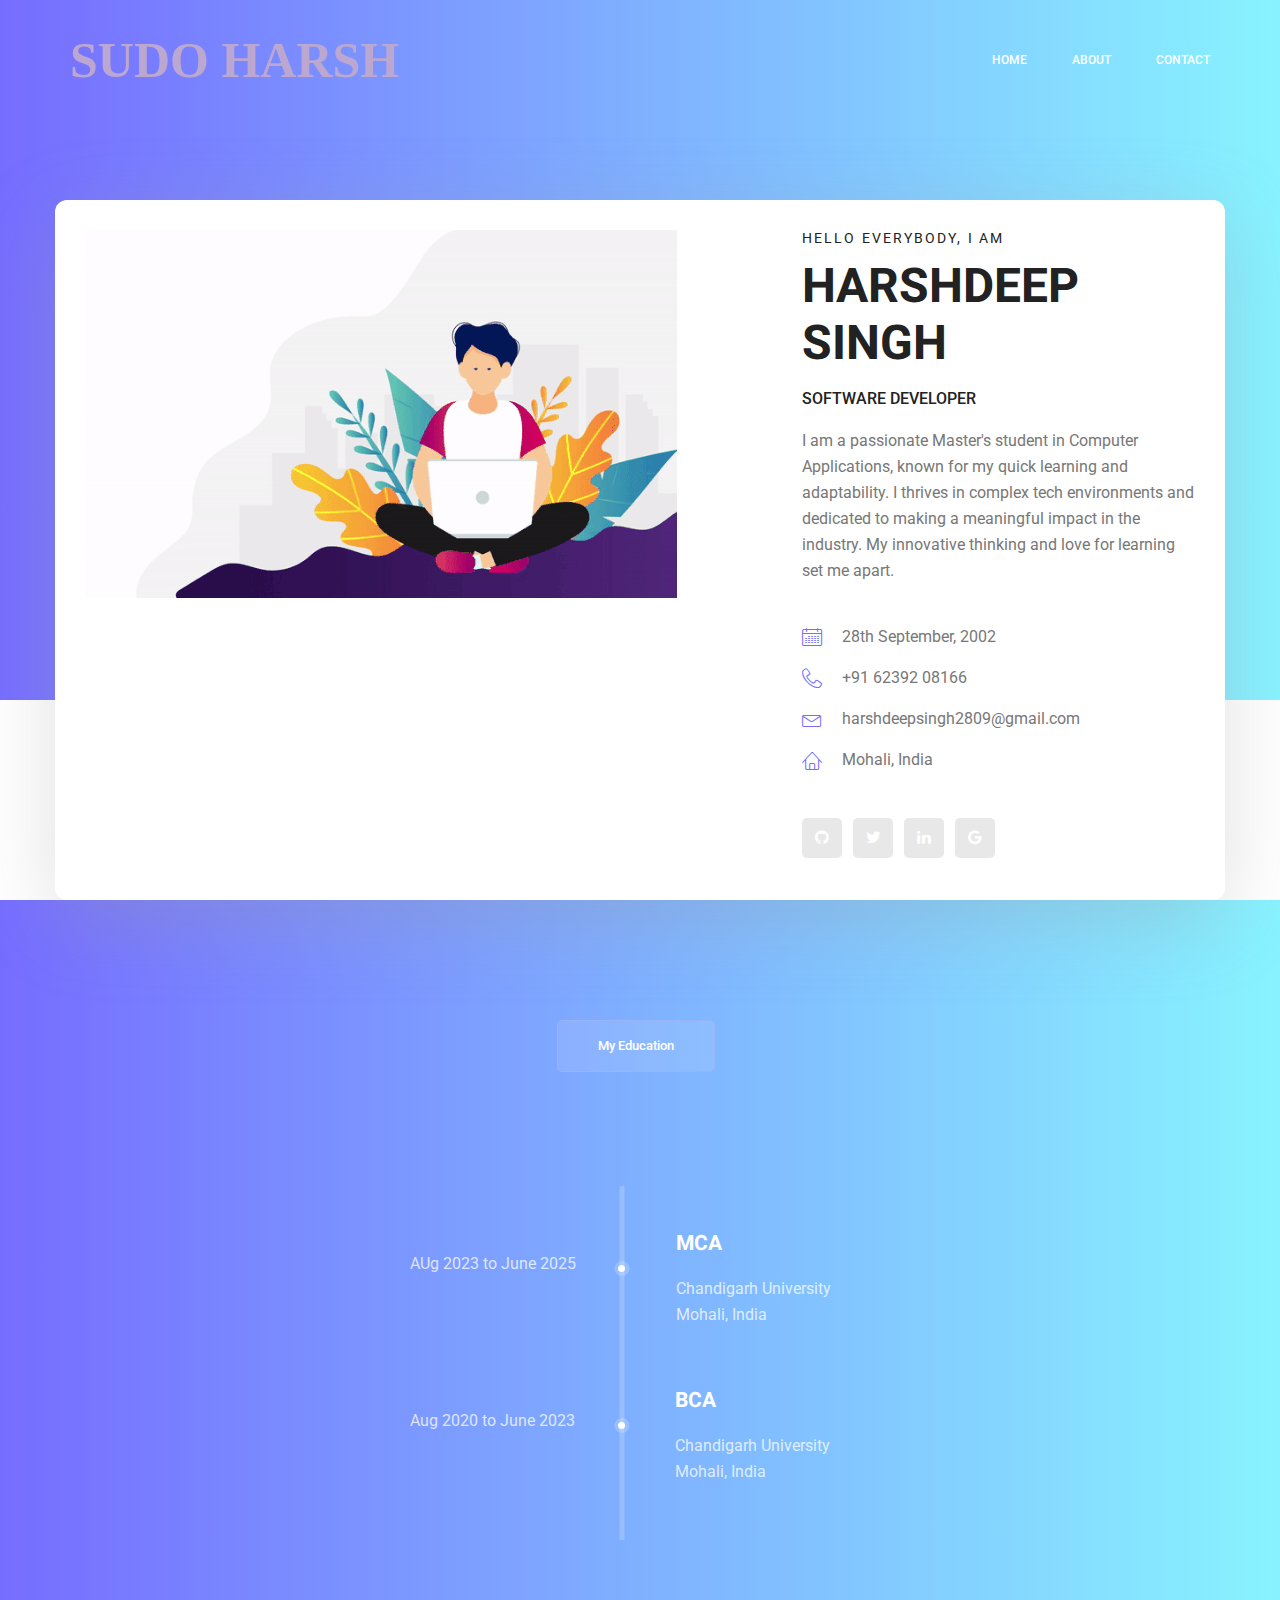
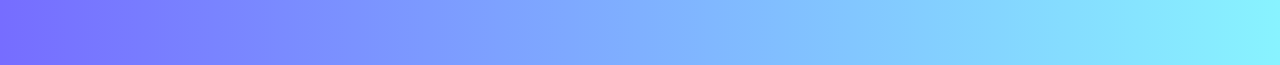
==== commit 58752793: "Changed position of gif image to make site responsive for mobile" ====
--- a/index.html
+++ b/index.html
@@ -62,9 +62,9 @@
 				<div class="banner_content">
 					<div class="media">
 						<div class="d-flex">
-							<div class="col-lg-6 col-md-6 first-image">
-								<img class="boyimage" src="img/20200630_162659.gif" alt="">
-							</div>
+							<!-- <div class="col-lg-6 col-md-6 first-image"> -->
+							<img src="img/20200630_162659.gif" alt="">
+							<!-- </div> -->
 						</div>
 						<div class="media-body">
 							<div class="personal_text">
@@ -75,7 +75,8 @@
 									learning and
 									adaptability. I thrives in complex tech environments and dedicated to making a
 									meaningful impact in the
-									industry. My innovative thinking and love for learning set me apart.</p>
+									industry. My innovative thinking and love for learning set me apart.
+								</p>
 								<ul class="list basic_info">
 									<li><a href="#"><i class="lnr lnr-calendar-full"></i> 28th September, 2002</a></li>
 									<li><a href="#"><i class="lnr lnr-phone-handset"></i> +91 62392 08166</a></li>
@@ -215,4 +216,4 @@
 	<script src="js/theme.js"></script>
 </body>
 
-</html>+</html>
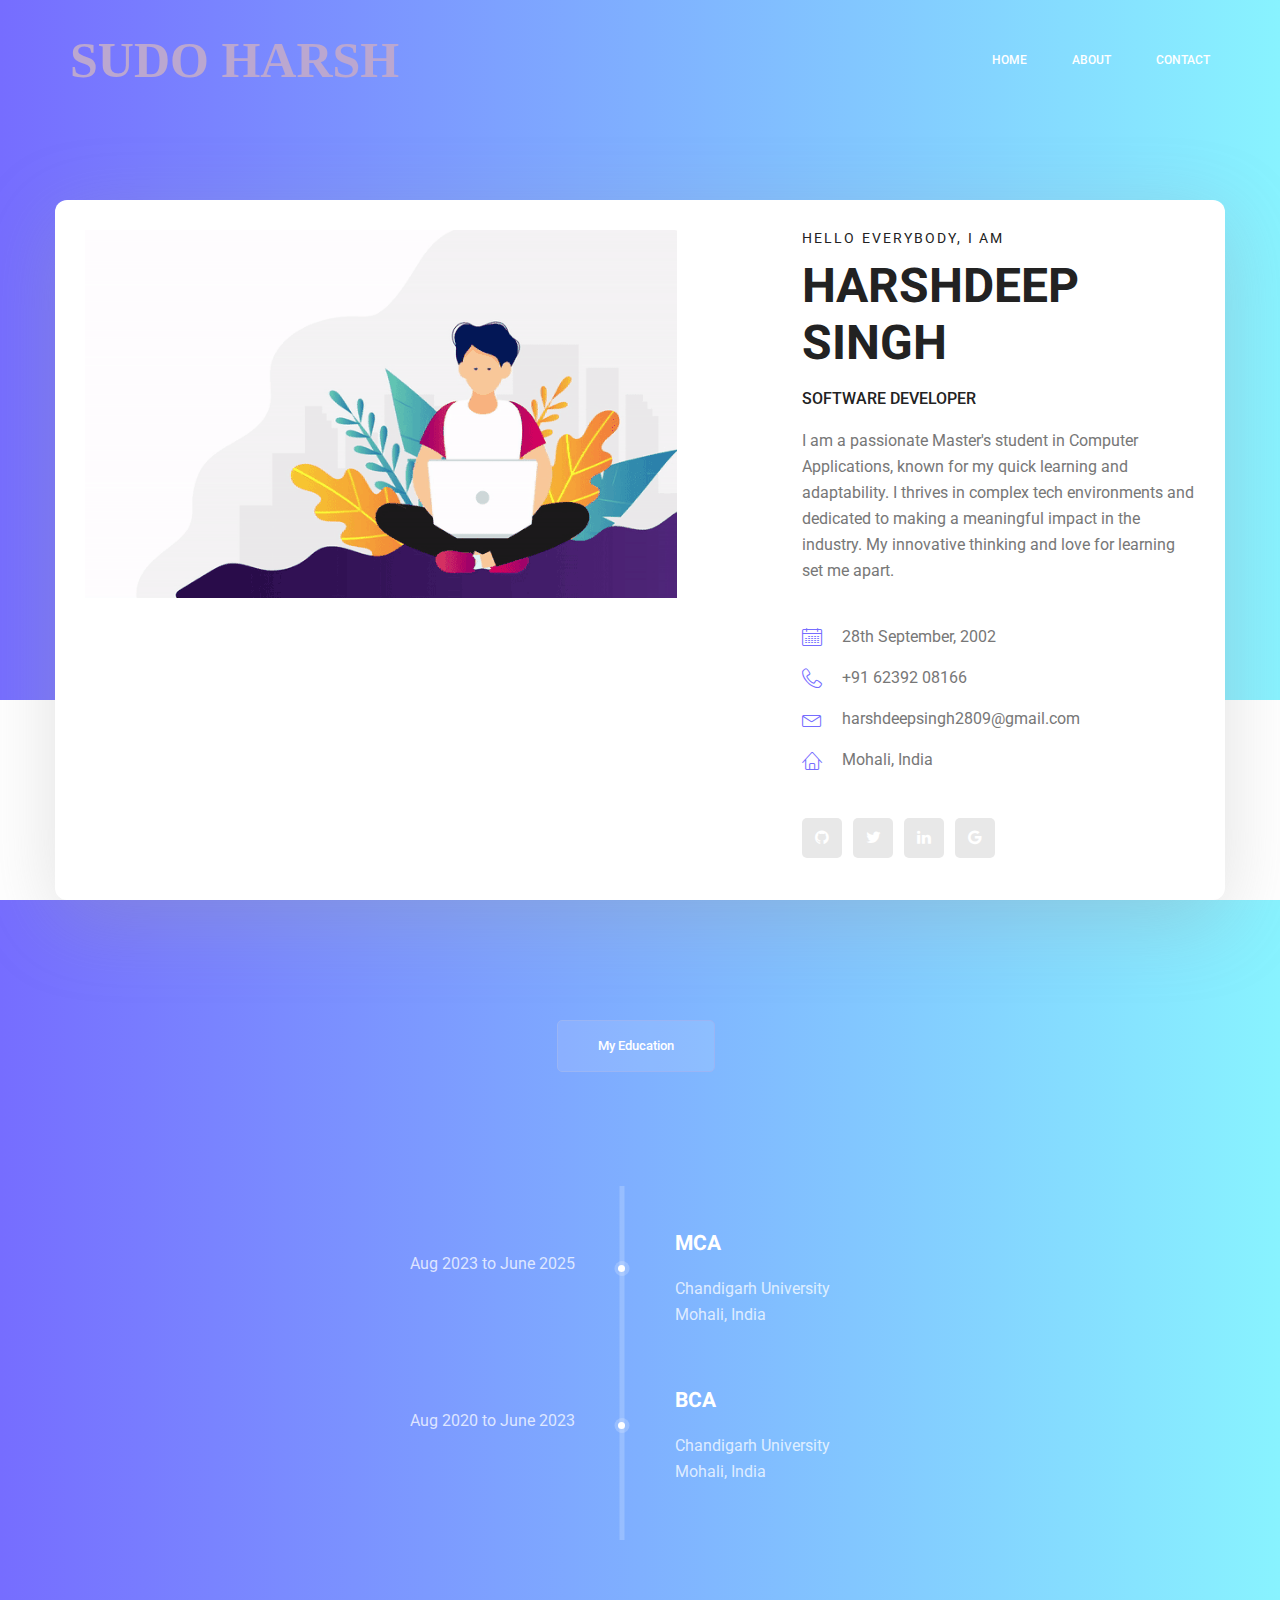
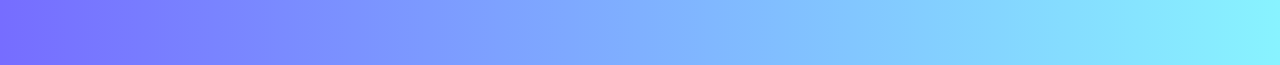
==== commit a8ecdd48: "Corrected the spelling mistake in Education tab" ====
--- a/index.html
+++ b/index.html
@@ -122,7 +122,7 @@
 								<span></span>
 								<div class="media">
 									<div class="d-flex">
-										<p>AUg 2023 to June 2025</p>
+										<p>Aug 2023 to June 2025</p>
 									</div>
 									<div class="media-body">
 										<h4>MCA</h4>
--- a/css/style.css
+++ b/css/style.css
@@ -52,23 +52,6 @@
   padding-right: 0px;
 }
 
-@media only screen and (max-width : 1183px) {
-  .first-image {
-    right: 160px;
-  }
-
-}
-
-.first-image {
-  position: absolute;
-  right: 0;
-}
-
-.boyimage {
-  height: 400px;
-  width: 570px;
-  /* padding-right: 200px; */
-}
 
 .p_120 {
   padding-top: 120px;
@@ -2776,4 +2759,4 @@
 ============================================================================================ */
 /*---------------------------------------------------- */
 
-/*# sourceMappingURL=style.css.map */+/*# sourceMappingURL=style.css.map */
--- a/css/responsive.css
+++ b/css/responsive.css
@@ -1,37 +1,26 @@
-@media (max-width:1619px){
-	/* Main Menu Area css
-	============================================================================================ */
-   .header_area .navbar .search {
+@media (max-width:1619px) {
+
+	/* Main Menu Area css
+	============================================================================================ */
+	.header_area .navbar .search {
 		margin-left: 40px;
 	}
+
 	/* End Main Menu Area css
 	============================================================================================ */
 	.banner_area .box_1620 {
 		border-radius: 0px;
 	}
 }
-@media (max-width:1300px){
-	.testimonials_area .owl-prev, .testimonials_area .owl-next {
-		right: auto;
-		left: 50%;
-		transform: translateX(-50%);
-		bottom: 25px;
-		top: auto;
-	}
-	.testimonials_area .owl-prev{
-		transform: rotate(90deg);
-	}
-	.testimonials_area .owl-next{
-		transform: rotate(90deg);
-		margin-left: -40px;
-	}
-}
-@media (max-width:1199px){
+
+@media (max-width:1199px) {
+
 	/* Main Menu Area css
 	============================================================================================ */
 	.header_area .navbar .nav .nav-item {
 		margin-right: 28px;
 	}
+
 	/* End Main Menu Area css
 	============================================================================================ */
 	/* Home Banner Area css
@@ -40,79 +29,98 @@
 		min-height: 728px;
 		margin-bottom: 120px;
 	}
+
 	.home_banner_area .banner_inner {
 		min-height: 650px;
 	}
+
 	.header_area .navbar .nav .nav-item.submenu ul {
 		left: auto;
 		right: 0px;
 	}
+
 	/* End Home Banner Area css
 	============================================================================================ */
-	.banner_content .media{
-		display: block;
-	}
-	.home_banner_area .banner_content{
+	.banner_content .media {
+		display: block;
+	}
+
+	.home_banner_area .banner_content {
 		max-width: 500px;
 		margin: auto;
 	}
+
 	.home_banner_area .banner_inner .banner_content .media .d-flex {
 		padding-right: 0px;
 		display: block;
 		width: 100%;
 	}
+
 	.home_banner_area .banner_inner .banner_content .media .d-flex img {
 		width: 100%;
 		height: 100%;
 	}
+
 	.home_banner_area .banner_inner .banner_content .media .media-body {
 		margin-top: 30px;
 	}
+
 	.home_banner_area .box_1620 {
 		bottom: -130px;
 	}
+
 	.profile_inner .personal_text {
 		padding-left: 0px;
-	}
-	.home_banner_area.blog_banner .banner_inner{
+		padding-top: 40px;
+	}
+
+	.home_banner_area.blog_banner .banner_inner {
 		min-height: 728px;
 	}
+
 	.home_banner_area.blog_banner {
 		margin-bottom: 0px;
 	}
 }
 
-@media (max-width:991px){
-	/* Main Menu Area css
-	============================================================================================ */
-    .navbar-toggler {
-        border: none;
-        border-radius: 0px;
-        padding: 0px;
-        cursor: pointer;
-        margin-top: 27px;
-        margin-bottom: 23px;
-    }
+@media (max-width:991px) {
+
+	/* Main Menu Area css
+	============================================================================================ */
+	.navbar-toggler {
+		border: none;
+		border-radius: 0px;
+		padding: 0px;
+		cursor: pointer;
+		margin-top: 27px;
+		margin-bottom: 23px;
+	}
+
 	.header_area .navbar {
 		background: #000;
 	}
-    .navbar-toggler[aria-expanded="false"] span:nth-child(2) {
+
+	.navbar-toggler[aria-expanded="false"] span:nth-child(2) {
 		opacity: 1;
 	}
+
 	.navbar-toggler[aria-expanded="true"] span:nth-child(2) {
 		opacity: 0;
 	}
+
 	.navbar-toggler[aria-expanded="true"] span:first-child {
 		transform: rotate(-45deg);
 		position: relative;
 		top: 7.5px;
 	}
+
 	.navbar-toggler[aria-expanded="true"] span:last-child {
 		transform: rotate(45deg);
 		bottom: 6px;
 		position: relative;
 	}
-	.navbar-toggler span{
+
+	.navbar-toggler span {
 		display: block;
 		width: 25px;
 		height: 3px;
@@ -122,321 +130,160 @@
 		transition: all 400ms linear;
 		cursor: pointer;
 	}
-    .navbar .container{
-        padding-left: 15px;
-        padding-right: 15px;
-    }
-    .nav{
-        padding: 0px 0px;
-    }
-	.header_area + section, .header_area + row, .header_area + div {
+
+	.navbar .container {
+		padding-left: 15px;
+		padding-right: 15px;
+	}
+
+	.nav {
+		padding: 0px 0px;
+	}
+
+	.header_area+section,
+	.header_area+row,
+	.header_area+div {
 		margin-top: 117px;
 	}
-    .header_top .nav{
-        padding: 0px;
-    }
-    .header_area .navbar .nav .nav-item .nav-link{
-        line-height: 40px;
-        margin-right: 0px;
-        display: block;
+
+	.header_top .nav {
+		padding: 0px;
+	}
+
+	.header_area .navbar .nav .nav-item .nav-link {
+		line-height: 40px;
+		margin-right: 0px;
+		display: block;
 		border-bottom: 1px solid #ededed33;
 		border-radius: 0px;
-    }
+	}
+
 	.header_area.navbar_fixed .main_menu .navbar .nav .nav-item .nav-link {
 		line-height: 40px;
 	}
-    .header_area .navbar .search{
-        margin-left: 0px;
-    }
-	.header_area .navbar-collapse{
+
+	.header_area .navbar .search {
+		margin-left: 0px;
+	}
+
+	.header_area .navbar-collapse {
 		max-height: 340px;
 		overflow-y: scroll;
 	}
+
 	.header_area .navbar .nav .nav-item.submenu ul .nav-item .nav-link {
 		padding: 0px 15px;
 	}
+
 	.header_area .navbar .nav .nav-item {
 		margin-right: 0px;
 	}
-	.header_area + section, .header_area + row, .header_area + div {
+
+	.header_area+section,
+	.header_area+row,
+	.header_area+div {
 		margin-top: 0px;
 	}
-	/* End Main Menu Area css
-	============================================================================================ */
-	/* Blog page Area css
-	============================================================================================ */
-	.categories_post img{
-        width: 100%;
-    }
-	.categories_post {
-		max-width: 360px;
-		margin: 0 auto;
-	}
-	.blog_categorie_area .col-lg-4{
-        margin-top: 30px;
-    }
-    .blog_area{
-        padding-bottom: 80px;
-    }
-    .single-post-area .blog_right_sidebar{
-        margin-top: 30px;
-    }
-	/* End Blog page Area css
-	============================================================================================ */
-	
+
+	/* End Main Menu Area css
+	============================================================================================ */
+
 	/* Contact Page Area css
 	============================================================================================ */
-	.contact_info{
+	.contact_info {
 		margin-bottom: 50px;
 	}
-	.c_details_list{
+
+	.c_details_list {
 		margin-top: 30px;
 	}
+
 	/* End Contact page Area css
 	============================================================================================ */
-	.home_banner_area .donation_inner{
+	.home_banner_area .donation_inner {
 		margin-bottom: -30px;
 	}
-	.home_banner_area .dontation_item{
+
+	.home_banner_area .dontation_item {
 		max-width: 350px;
 		margin: auto;
 	}
-	/* Footer Area css
-	============================================================================================ */
-	.footer-area .col-sm-6{
-		margin-bottom: 30px;
-	}
-	.footer_area .f_widget{
-		margin-bottom: 30px;
-	}
-	.footer_area .footer_inner{
-		margin-bottom: -30px;
-	}
-	/* End End Footer Area css
-	============================================================================================ */
-	.welcome_text{
-		margin-bottom: 30px;
-	}
-	.banner_area .box_1620 {
-		bottom: -71px;
-	}
-	.banner_area {
-		margin-bottom: 71px;
-	}
-	.profile_inner .personal_text {
-		padding-top: 30px;
-	}
-}
-@media (max-width:767px){
-	.home_banner_area {
-		min-height: 570px;
-		margin-bottom: 120px;
-	}
-	.home_banner_area .banner_inner {
-		min-height: 500px;
-	}
-	.home_banner_area .box_1620 {
-		min-height: 500px;
-	}
-	.home_banner_area .banner_inner .banner_content {
-		margin-top: 0px;
-	}
-	/* Blog Page Area css
-	============================================================================================ */
-    .blog_banner .banner_inner .blog_b_text h2 {
-		font-size: 40px;
-		line-height: 50px;
-	}
-	.blog_info.text-right{
-		text-align: left !important;
-		margin-bottom: 10px;
-	}
-	/* End Blog Page Area css
-	============================================================================================ */
-	.home_banner_area .banner_inner .banner_content h3 {
-		font-size: 45px;
-		line-height: 55px;
-	}
-	.home_banner_area .banner_inner .banner_content p br {
-		display: none;
-	}
-	.home_banner_area .banner_inner .banner_content h3 span {
-		line-height: 45px;
-		padding-bottom: 0px;
-		padding-top: 0px;
-	}
-	/* Footer Area css
-	============================================================================================ */
-	.footer-bottom{
-		text-align: center;
-	}
-	.footer-bottom .footer-social {
-		text-align: center;
-		margin-top: 15px;
-	}
-	/* End End Footer Area css
-	============================================================================================ */
-	.service_inner .col-lg-3 {
-		margin-bottom: 0px;
-	}
-	.service_img{
-		max-width: 405px;
-		margin: auto;
-	}
-	.service_inner .service_text {
-		padding-top: 30px;
-		padding-bottom: 30px;
-		max-width: 405px;
-		margin: 0px auto 0px;
-	}
-	.instagram_image a {
-		flex: 0 0 33.33%;
-		max-width: 33.33%;
-	}
-	.wel_item {
-		margin-bottom: 30px;
-	}
-}
-@media (max-width:600px){
-	
-}
-@media (max-width:575px){
-	.top_menu {
-		display: none;
-	}
-	.header_area + section, .header_area + row, .header_area + div {
-		margin-top: 0px;
-	}
-    /* Home Banner Area css
-	============================================================================================ */
-	.home_banner_area .banner_inner .banner_content h2 {
-		font-size: 28px;
-	}
-	.home_banner_area {
-		min-height: 570px;
-	}
-	.home_banner_area .banner_inner {
-		min-height: 500px;
-	}
-	.blog_banner .banner_inner .blog_b_text {
-		margin-top: 0px;
-	}
-	.home_banner_area .banner_inner .banner_content h5 {
-		margin-top: 0px;
-	}
-	/* End Home Banner Area css
-	============================================================================================ */
-	.p_120 {
-		padding-top: 70px;
-		padding-bottom: 70px;
-	}
-	.main_title h2 {
-		font-size: 25px;
-	}
-	/* Elements Area css
-	============================================================================================ */
-	.sample-text-area {
-		padding: 70px 0 70px 0;
-	}
-	.generic-blockquote {
-		padding: 30px 15px 30px 30px;
-	}
-	/* End Elements Area css
-	============================================================================================ */
-	
-	/* Blog Page Area css
-	============================================================================================ */
-	.blog_details h2 {
-		font-size: 20px;
-		line-height: 30px;
-	}
-	.blog_banner .banner_inner .blog_b_text h2 {
-		font-size: 28px;
-		line-height: 38px;
-	}
-	/* End Blog Page Area css
-	============================================================================================ */
-	/* Footer Area css
-	============================================================================================ */
-	.footer-area {
-		padding: 70px 0px;
-	}
-	/* End End Footer Area css
-	============================================================================================ */
+
+
 	.pad_top {
 		padding-top: 70px;
 	}
+
 	.pad_bt {
 		padding-bottom: 70px;
 	}
+
 	.home_banner_area .box_1620 {
 		bottom: -71px;
 		border-radius: 0px;
 	}
+
 	.home_banner_area {
 		margin-bottom: 71px;
 	}
+
 	.tabs_inner .nav.nav-tabs li a {
 		line-height: 42px;
 		padding: 0px 18px;
 	}
-	.gallery_f_inner{
-		max-width: 340px;
-		margin: 0px auto -45px;
-	}
-	.blog_categorie_area {
-		padding-top: 70px;
-		padding-bottom: 70px;
-	}
-}
-
-@media (max-width:480px){
-	/* Main Menu Area css
-	============================================================================================ */
-	.header_area .navbar-collapse{
+
+}
+
+@media (max-width:480px) {
+
+	/* Main Menu Area css
+	============================================================================================ */
+	.header_area .navbar-collapse {
 		max-height: 250px;
 	}
-	/* End Main Menu Area css
-	============================================================================================ */
-	
+
+	/* End Main Menu Area css
+	============================================================================================ */
+
 	/* Home Banner Area css
 	============================================================================================ */
-    .home_banner_area .banner_inner .banner_content {
+	.home_banner_area .banner_inner .banner_content {
 		padding: 30px 15px;
 		margin-top: 0px;
 	}
+
 	.banner_content .white_btn {
 		display: block;
 	}
+
 	/* End Home Banner Area css
 	============================================================================================ */
 	.banner_area .banner_inner .banner_content h2 {
 		font-size: 32px;
 	}
-	/* Blog Page Area css
-	============================================================================================ */
-	.comments-area .thumb {
-		margin-right: 10px;
-	}
-	/* End Blog Page Area css
-	============================================================================================ */
+
 	.tabs_inner .tab-content .tab-pane .list::before {
 		display: none;
 	}
+
 	.tabs_inner .tab-content .tab-pane .list li .media .d-flex {
 		padding-right: 0px;
 		padding-bottom: 18px;
 	}
+
 	.tabs_inner .tab-content .tab-pane .list li .media {
 		display: block;
 	}
+
 	.tabs_inner .tab-content .tab-pane .list li span {
 		display: none;
 	}
+
 	.tabs_inner .nav.nav-tabs {
 		margin-bottom: 0px;
 	}
+
 	.isotope_fillter .gallery_filter li {
 		margin-right: 17px;
 	}
-}+}
